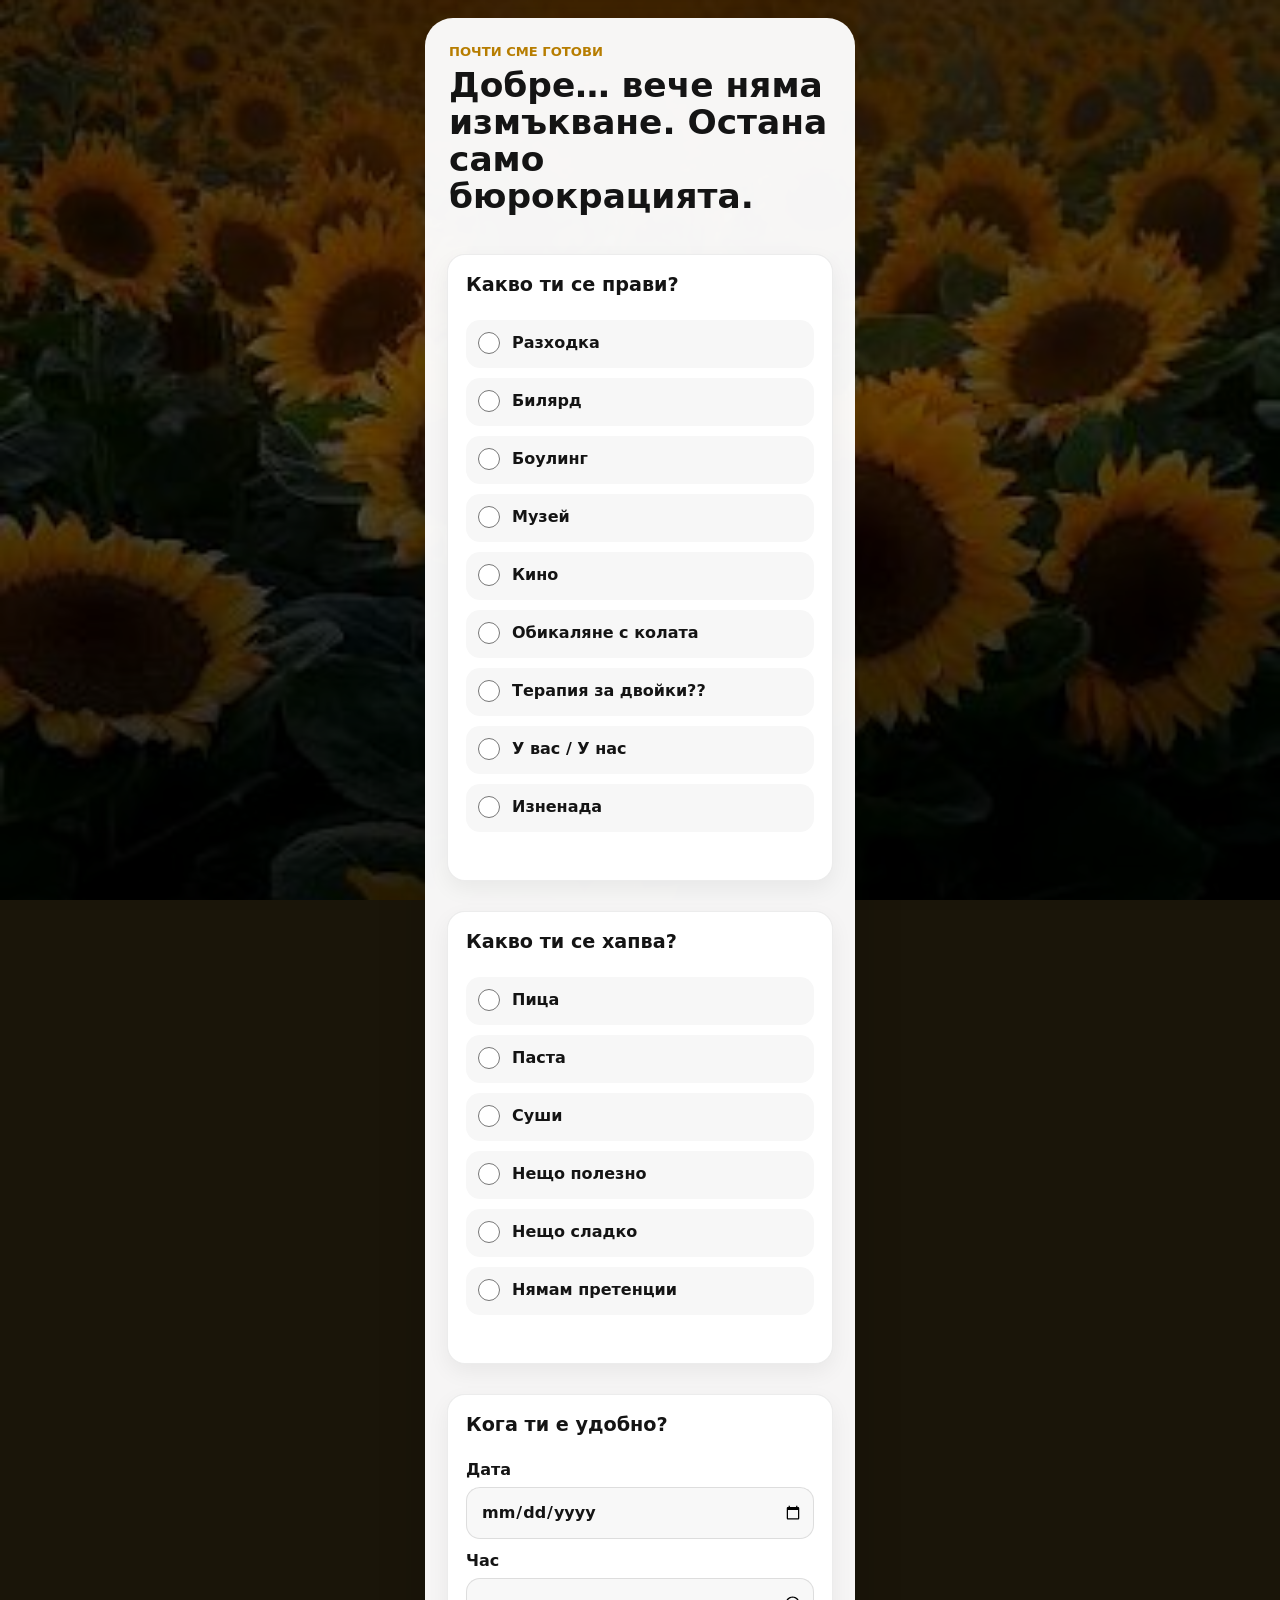
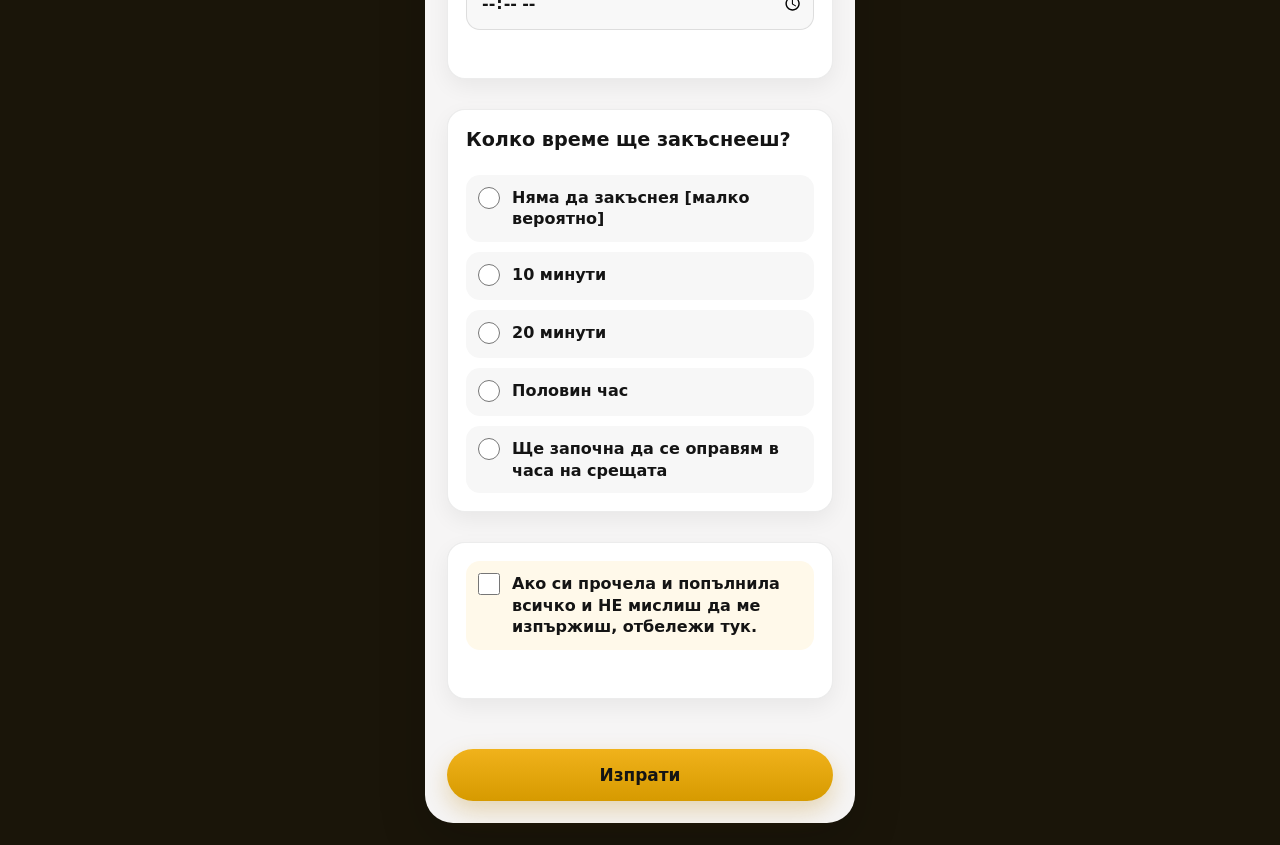
==== form.html @ 49333aa2 "Polished Version" ====
<!DOCTYPE html>
<html lang="bg">
<head>
  <meta charset="UTF-8">
  <meta name="viewport" content="width=device-width, initial-scale=1.0, viewport-fit=cover">
  <meta name="theme-color" content="#d69a00">
  <title>Само още няколко нещица</title>
  <link rel="stylesheet" href="style.css">
</head>
<body data-page="form">
  <!-- Fixed romantic background -->
  <div class="background-layer" aria-hidden="true"></div>

  <!-- Form page content -->
  <main class="page form-page">
    <section class="form-card animate-in" aria-labelledby="form-title">
      <header class="form-header">
        <p class="form-kicker">Почти сме готови</p>
        <h1 id="form-title">Добре… вече няма измъкване. Остана само бюрокрацията.</h1>
      </header>

      <form id="date-form" action="https://formspree.io/f/meeyqbkk" method="POST" novalidate>
        <input type="hidden" name="_subject" value="Нова среща със Симонка">

        <!-- Question 1 -->
        <fieldset class="question" data-field-group="Activity">
          <legend>Какво ти се прави?</legend>
          <div class="option-list">
            <label class="radio-option">
              <input type="radio" name="Activity" value="Разходка" required>
              <span>Разходка</span>
            </label>
            <label class="radio-option">
              <input type="radio" name="Activity" value="Билярд">
              <span>Билярд</span>
            </label>
            <label class="radio-option">
              <input type="radio" name="Activity" value="Боулинг">
              <span>Боулинг</span>
            </label>
            <label class="radio-option">
              <input type="radio" name="Activity" value="Музей">
              <span>Музей</span>
            </label>
            <label class="radio-option">
              <input type="radio" name="Activity" value="Кино">
              <span>Кино</span>
            </label>
            <label class="radio-option">
              <input type="radio" name="Activity" value="Обикаляне с колата">
              <span>Обикаляне с колата</span>
            </label>
            <label class="radio-option">
              <input type="radio" name="Activity" value="Терапия за двойки??">
              <span>Терапия за двойки??</span>
            </label>
            <label class="radio-option">
              <input type="radio" name="Activity" value="У вас / У нас">
              <span>У вас / У нас</span>
            </label>
            <label class="radio-option">
              <input type="radio" name="Activity" value="Изненада">
              <span>Изненада</span>
            </label>
          </div>
          <p class="error-message" id="activity-error" role="alert"></p>
        </fieldset>

        <!-- Question 2 -->
        <fieldset class="question" data-field-group="Food">
          <legend>Какво ти се хапва?</legend>
          <div class="option-list">
            <label class="radio-option">
              <input type="radio" name="Food" value="Пица" required>
              <span>Пица</span>
            </label>
            <label class="radio-option">
              <input type="radio" name="Food" value="Паста">
              <span>Паста</span>
            </label>
            <label class="radio-option">
              <input type="radio" name="Food" value="Суши">
              <span>Суши</span>
            </label>
            <label class="radio-option">
              <input type="radio" name="Food" value="Нещо полезно">
              <span>Нещо полезно</span>
            </label>
            <label class="radio-option">
              <input type="radio" name="Food" value="Нещо сладко">
              <span>Нещо сладко</span>
            </label>
            <label class="radio-option">
              <input type="radio" name="Food" value="Нямам претенции">
              <span>Нямам претенции</span>
            </label>
          </div>
          <p class="error-message" id="food-error" role="alert"></p>
        </fieldset>

        <!-- Question 3 -->
        <fieldset class="question">
          <legend>Кога ти е удобно?</legend>
          <div class="date-time-grid">
            <label class="field-label" for="date-field">
              <span>Дата</span>
              <input id="date-field" type="date" name="Date" required>
            </label>
            <label class="field-label" for="time-field">
              <span>Час</span>
              <input id="time-field" type="time" name="Time" required>
            </label>
          </div>
          <p class="error-message" id="datetime-error" role="alert"></p>
        </fieldset>

        

        <!-- Optional delay question -->
        <fieldset class="question" data-field-group="Delay">
          <legend>Колко време ще закъснееш?</legend>
          <div class="option-list">
            <label class="radio-option">
              <input type="radio" name="Delay" value="Няма да закъснея">
              <span>Няма да закъснея  [малко вероятно]</span>
            </label>
            <label class="radio-option">
              <input type="radio" name="Delay" value="5 минути">
              <span>10 минути</span>
            </label>
            <label class="radio-option">
              <input type="radio" name="Delay" value="15 минути">
              <span>20 минути</span>
            </label>
            <label class="radio-option">
              <input type="radio" name="Delay" value="Половин час">
              <span>Половин час</span>
            </label>
            <label class="radio-option">
              <input type="radio" name="Delay" value="Ще пиша &quot;идвам&quot; докато още съм вкъщи">
              <span>Ще започна да се оправям в часа на срещата</span>
            </label>
          </div>
        </fieldset>

        <!-- Required confirmation -->
        <fieldset class="question confirmation-question">
          <label class="checkbox-option">
            <input id="confirm-field" type="checkbox" name="Checkbox state" value="Отбелязано" required>
            <span>Ако си прочела и попълнила всичко и НЕ мислиш да ме изпържиш, отбележи тук.</span>
          </label>
          <p class="error-message" id="confirm-error" role="alert"></p>
        </fieldset>

        <p class="form-status" id="form-status" role="status" aria-live="polite"></p>

        <button class="button button-primary submit-button" type="submit">
          Изпрати
        </button>
      </form>
    </section>
  </main>

  <script src="script.js"></script>
  <script src="form.js"></script>
</body>
</html>
---- style.css ----
:root {
  --sunflower: #d69a00;
  --sunflower-dark: #b77d00;
  --sunflower-soft: #ffe4a3;
  --white: #ffffff;
  --light-gray: #ececec;
  --black: #141414;
  --muted: #626262;
  --danger: #b3261e;
  --success: #326b38;
  --shadow-soft: 0 18px 48px rgba(0, 0, 0, 0.18);
  --shadow-button: 0 10px 24px rgba(183, 125, 0, 0.28);
  --radius-lg: 28px;
  --radius-md: 18px;
  --radius-sm: 14px;
  --page-padding: max(20px, env(safe-area-inset-left));
  --ease-premium: cubic-bezier(0.22, 1, 0.36, 1);
}

* {
  box-sizing: border-box;
}

html {
  min-height: 100%;
  background: #1a1509;
  overflow-x: hidden;
}

body {
  min-height: 100dvh;
  margin: 0;
  color: var(--black);
  font-family: ui-rounded, "SF Pro Rounded", "Avenir Next", system-ui, -apple-system, BlinkMacSystemFont, "Segoe UI", sans-serif;
  overflow-x: hidden;
  -webkit-font-smoothing: antialiased;
  text-rendering: optimizeLegibility;
}

button,
input {
  font: inherit;
  min-width: 0;
}

button {
  -webkit-tap-highlight-color: transparent;
}

/* Shared sunflower background */
.background-layer,
.background-layer::before,
.background-layer::after {
  position: fixed;
  inset: 0;
  pointer-events: none;
}

.background-layer {
  z-index: -2;
  background: #161208;
}

.background-layer::before {
  content: "";
  z-index: -2;
  background-image: url("assets/background.jpeg");
  background-position: center;
  background-size: cover;
  background-repeat: no-repeat;
}

.background-layer::after {
  content: "";
  z-index: -1;
  background:
    linear-gradient(180deg, rgba(0, 0, 0, 0.66), rgba(0, 0, 0, 0.38) 42%, rgba(0, 0, 0, 0.72)),
    rgba(0, 0, 0, 0.24);
}

/* Shared page shell and animations */
.page {
  position: relative;
  z-index: 1;
  width: 100%;
  min-height: 100dvh;
  padding: calc(18px + env(safe-area-inset-top)) 20px calc(22px + env(safe-area-inset-bottom));
}

.page-center {
  display: grid;
  place-items: center;
}

.animate-in {
  animation: fadeSlideUp 720ms var(--ease-premium) both;
}

body.page-exit .animate-in,
body.page-exit .form-card,
body.page-exit .success-content {
  animation: pageFadeOut 260ms ease both;
}

@keyframes fadeSlideUp {
  from {
    opacity: 0;
    transform: translateY(18px) scale(0.98);
  }
  to {
    opacity: 1;
    transform: translateY(0) scale(1);
  }
}

@keyframes pageFadeOut {
  to {
    opacity: 0;
    transform: translateY(8px) scale(0.98);
  }
}

@keyframes sunflowerFloat {
  0%,
  100% {
    transform: translateY(0) rotate(-7deg) scale(1);
  }
  50% {
    transform: translateY(-8px) rotate(8deg) scale(1.08);
  }
}

/* Buttons */
.button {
  min-height: 52px;
  border: 0;
  border-radius: 999px;
  padding: 14px 26px;
  font-weight: 800;
  font-size: 1rem;
  letter-spacing: 0;
  cursor: pointer;
  touch-action: manipulation;
  transition:
    transform 240ms var(--ease-premium),
    box-shadow 240ms var(--ease-premium),
    background-color 240ms ease,
    opacity 220ms ease;
}

.button:active {
  transform: translateY(2px) scale(0.98);
}

.button:focus-visible {
  outline: 3px solid rgba(255, 255, 255, 0.85);
  outline-offset: 4px;
}

.button-primary {
  color: var(--black);
  background: linear-gradient(180deg, #f0b21b 0%, var(--sunflower) 100%);
  box-shadow: var(--shadow-button);
}

.button-secondary {
  color: var(--black);
  background: var(--light-gray);
  box-shadow: 0 10px 24px rgba(0, 0, 0, 0.16);
}

@media (hover: hover) {
  .button:hover {
    transform: translateY(-2px);
  }
}

/* First page */
.home-card {
  width: min(100%, 360px);
  display: grid;
  justify-items: center;
  text-align: center;
}

.profile-photo {
  width: clamp(162px, 48vw, 184px);
  aspect-ratio: 1;
  border-radius: 50%;
  border: 6px solid var(--white);
  object-fit: cover;
  background: var(--light-gray);
  box-shadow: var(--shadow-soft);
  animation: profileGlow 3.8s ease-in-out infinite;
}

@keyframes profileGlow {
  0%,
  100% {
    box-shadow: 0 18px 48px rgba(0, 0, 0, 0.22), 0 0 0 0 rgba(255, 220, 127, 0);
  }
  50% {
    box-shadow: 0 18px 48px rgba(0, 0, 0, 0.22), 0 0 0 10px rgba(255, 220, 127, 0.14);
  }
}

.home-card h1 {
  max-width: 330px;
  margin: 28px 0 26px;
  color: var(--white);
  font-size: clamp(2.05rem, 9vw, 2.8rem);
  line-height: 1.04;
  font-weight: 800;
  letter-spacing: 0;
  text-shadow: 0 3px 18px rgba(0, 0, 0, 0.38);
}

.button-zone {
  position: relative;
  width: min(100%, 318px);
  min-height: 64px;
  display: grid;
  grid-template-columns: 1fr 1fr;
  gap: 14px;
  align-items: center;
}

.yes-button,
.no-button {
  width: 100%;
}

.yes-button {
  --yes-scale: 1;
  transform: scale(var(--yes-scale));
  transform-origin: center;
}

.yes-button.yes-growing {
  box-shadow: 0 18px 34px rgba(214, 154, 0, 0.42);
}

.no-button {
  z-index: 5;
  will-change: transform, left, top, opacity;
}

.no-button.is-running {
  position: fixed;
  width: 92px;
  transition:
    left 330ms var(--ease-premium),
    top 330ms var(--ease-premium),
    transform 330ms var(--ease-premium),
    opacity 220ms ease;
}

.no-button.is-tiny {
  width: 36px;
  min-height: 36px;
  padding: 0;
  font-size: 0.68rem;
}

.no-button.is-gone {
  opacity: 0;
  pointer-events: none;
  transform: scale(0) rotate(540deg);
}

/* Form page */
.form-page {
  display: flex;
  align-items: flex-start;
  justify-content: center;
  padding-top: calc(18px + env(safe-area-inset-top));
}

.form-card {
  width: min(100%, 430px);
  margin: 0 auto;
  border-radius: var(--radius-lg);
  padding: 22px;
  background: rgba(255, 255, 255, 0.96);
  box-shadow: var(--shadow-soft);
  animation: fadeSlideUp 720ms var(--ease-premium) both;
}

.form-header {
  padding: 4px 2px 18px;
}

.form-kicker {
  margin: 0 0 8px;
  color: var(--sunflower-dark);
  font-size: 0.82rem;
  font-weight: 800;
  text-transform: uppercase;
}

.form-header h1 {
  margin: 0 0 20px 0;
  font-size: clamp(1.72rem, 7.6vw, 2.15rem);
  line-height: 1.08;
  letter-spacing: 0;
}

.question {
  min-width: 0;
  margin: 0 0 30px;
  padding: 18px;
  border: 1px solid rgba(20, 20, 20, 0.08);
  border-radius: var(--radius-md);
  background: #ffffff;
  box-shadow: 0 8px 22px rgba(0, 0, 0, 0.06);
}

.question legend {
  display: block;
  float: left;
  width: 100%;
  margin: 0;
  padding: 0 0 24px;
  font-size: 1.2rem;
  font-weight: 800;
  line-height: 1.2;
}

.question legend + * {
  clear: both;
}

.option-list {
  display: grid;
  gap: 10px;
}

.radio-option,
.checkbox-option,
.field-label {
  color: var(--black);
}

.radio-option,
.checkbox-option {
  display: flex;
  align-items: flex-start;
  gap: 12px;
  min-height: 48px;
  border-radius: var(--radius-sm);
  padding: 12px;
  background: #f7f7f7;
  font-weight: 700;
  line-height: 1.35;
  transition:
    background-color 220ms ease,
    box-shadow 220ms ease,
    transform 220ms var(--ease-premium);
}

.radio-option:has(input:checked),
.checkbox-option:has(input:checked) {
  background: #fff4d7;
  box-shadow: inset 0 0 0 2px rgba(214, 154, 0, 0.72);
}

.radio-option:active,
.checkbox-option:active {
  transform: scale(0.99);
}

.radio-option input,
.checkbox-option input {
  flex: 0 0 auto;
  width: 22px;
  height: 22px;
  margin: 0;
  accent-color: var(--sunflower);
}

.date-time-grid {
  display: grid;
  gap: 12px;
}

.field-label {
  display: grid;
  gap: 8px;
  font-weight: 800;
}

.field-label input {
  width: 100%;
  max-width: 100%;
  min-width: 0;
  min-height: 52px;
  border: 1px solid rgba(20, 20, 20, 0.14);
  border-radius: var(--radius-sm);
  padding: 12px 14px;
  color: var(--black);
  background: #f8f8f8;
  font-size: 1rem;
  transition:
    border-color 220ms ease,
    box-shadow 220ms ease,
    background-color 220ms ease;
}

.field-label input[type="date"],
.field-label input[type="time"] {
  display: block;
  overflow: hidden;
  padding-right: 12px;
  line-height: 1.2;
  white-space: nowrap;
  text-overflow: ellipsis;
  -webkit-appearance: none;
  appearance: none;
  background-clip: padding-box;
  color-scheme: light;
}

.field-label input[type="date"]::-webkit-date-and-time-value,
.field-label input[type="time"]::-webkit-date-and-time-value {
  min-width: 0;
  max-width: 100%;
  text-align: left;
  overflow: hidden;
  text-overflow: ellipsis;
}

.field-label input[type="date"]::-webkit-calendar-picker-indicator,
.field-label input[type="time"]::-webkit-calendar-picker-indicator {
  margin-left: 4px;
  padding: 0;
}

.field-label input:focus {
  outline: 0;
  border-color: var(--sunflower);
  background: #ffffff;
  box-shadow: 0 0 0 4px rgba(214, 154, 0, 0.18);
}

.confirmation-question {
  margin-bottom: 18px;
}

.checkbox-option {
  background: #fff9ea;
}

.error-message,
.form-status {
  min-height: 20px;
  margin: 10px 2px 0;
  font-size: 0.9rem;
  font-weight: 700;
  line-height: 1.35;
}

.error-message {
  color: var(--danger);
}

.form-status {
  color: var(--muted);
  text-align: center;
}

.form-status.is-error {
  color: var(--danger);
}

.form-status.is-success {
  color: var(--success);
}

.is-invalid {
  box-shadow: inset 0 0 0 2px rgba(179, 38, 30, 0.46);
}

.submit-button {
  width: 100%;
  margin-top: 12px;
  font-size: 1.06rem;
}

.submit-button:disabled {
  cursor: wait;
  opacity: 0.72;
}

/* Success page */
.success-content {
  width: min(100%, 360px);
  display: grid;
  justify-items: center;
  gap: 20px;
  text-align: center;
}

.success-content h1 {
  margin: 0;
  color: var(--white);
  font-size: clamp(2rem, 10vw, 2.85rem);
  line-height: 1.03;
  font-weight: 800;
  letter-spacing: 0;
  text-shadow: 0 3px 18px rgba(0, 0, 0, 0.42);
}

.sunflower {
  font-size: 2.4rem;
  filter: drop-shadow(0 8px 18px rgba(0, 0, 0, 0.24));
  animation: sunflowerFloat 1.8s ease-in-out infinite;
}

.close-button {
  min-width: 170px;
}

/* Small phone refinements */
@media (max-width: 360px) {
  .page {
    padding-left: 16px;
    padding-right: 16px;
  }

  .button-zone {
    gap: 10px;
  }

  .button {
    padding-left: 20px;
    padding-right: 20px;
  }

  .form-card {
    padding: 16px;
    border-radius: 24px;
  }

  .question {
    padding: 15px;
  }
}

@media (prefers-reduced-motion: reduce) {
  *,
  *::before,
  *::after {
    scroll-behavior: auto !important;
    animation-duration: 1ms !important;
    animation-iteration-count: 1 !important;
    transition-duration: 1ms !important;
  }
}
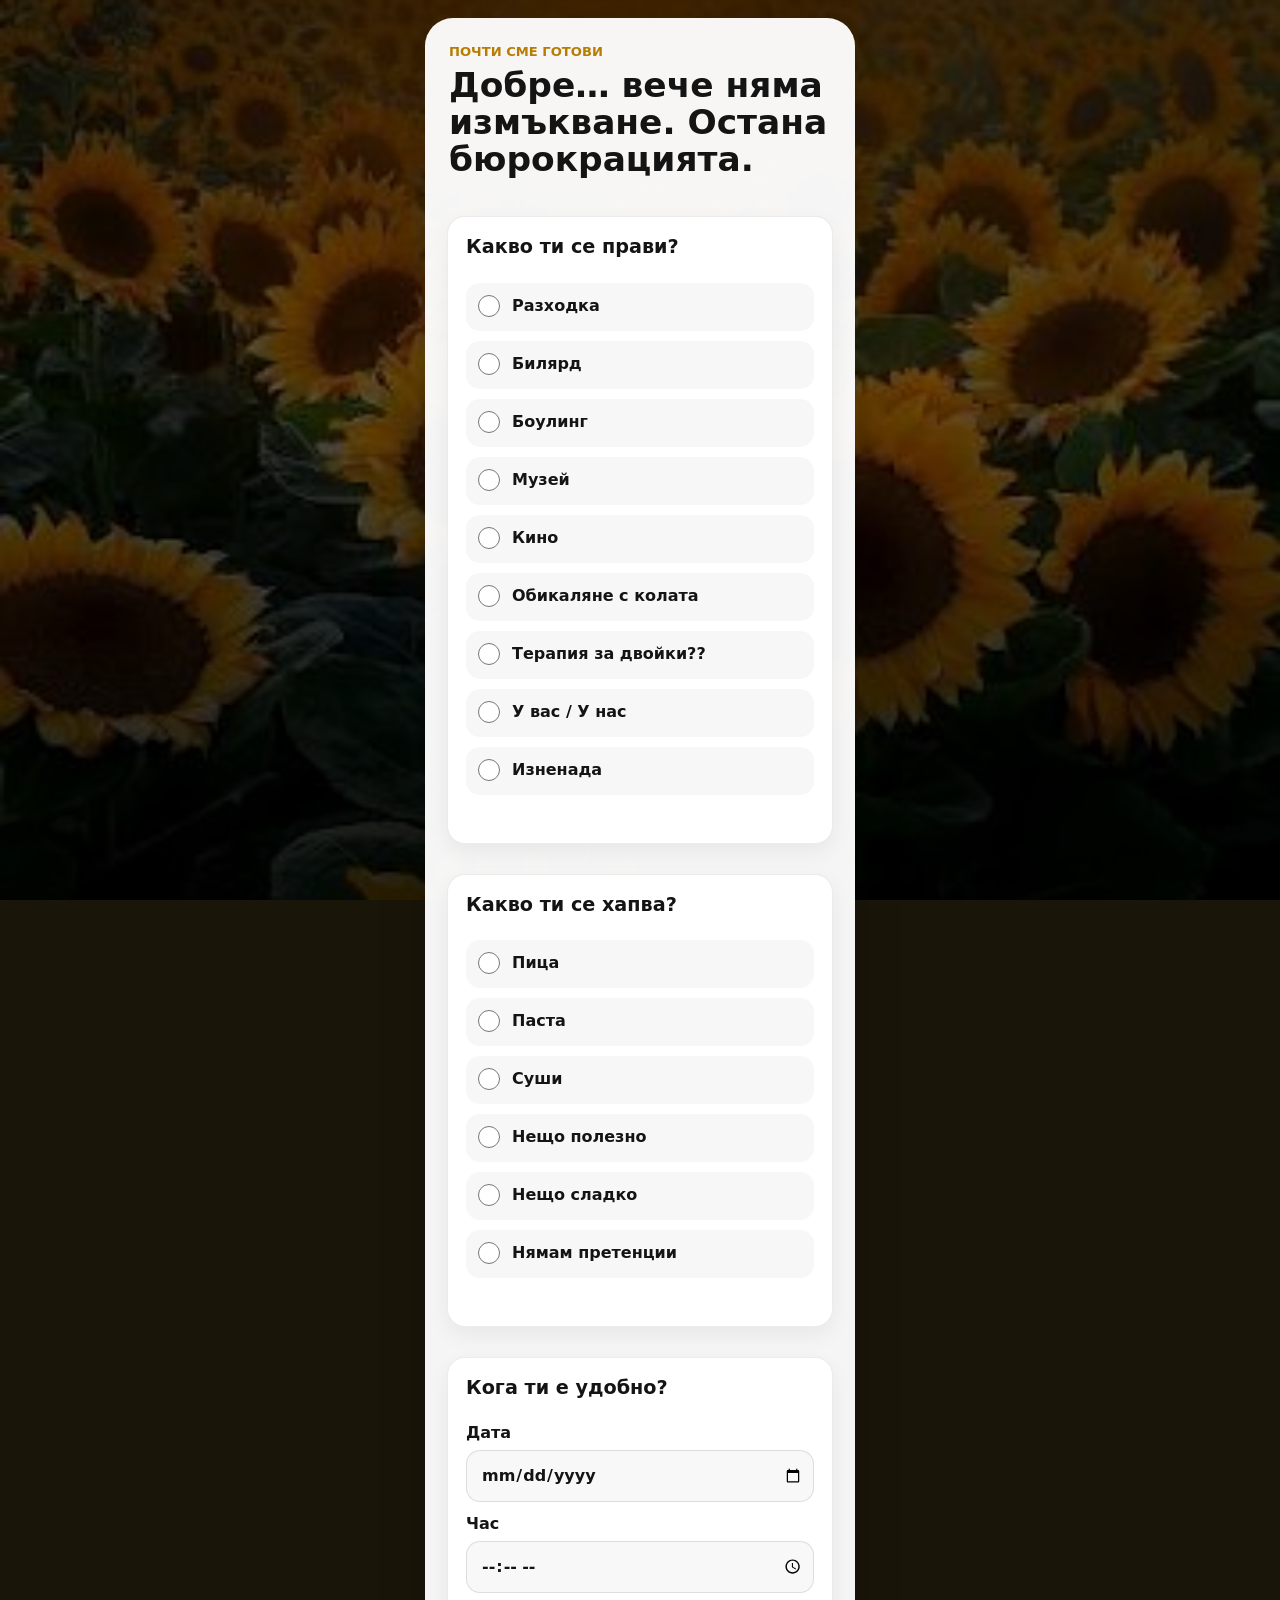
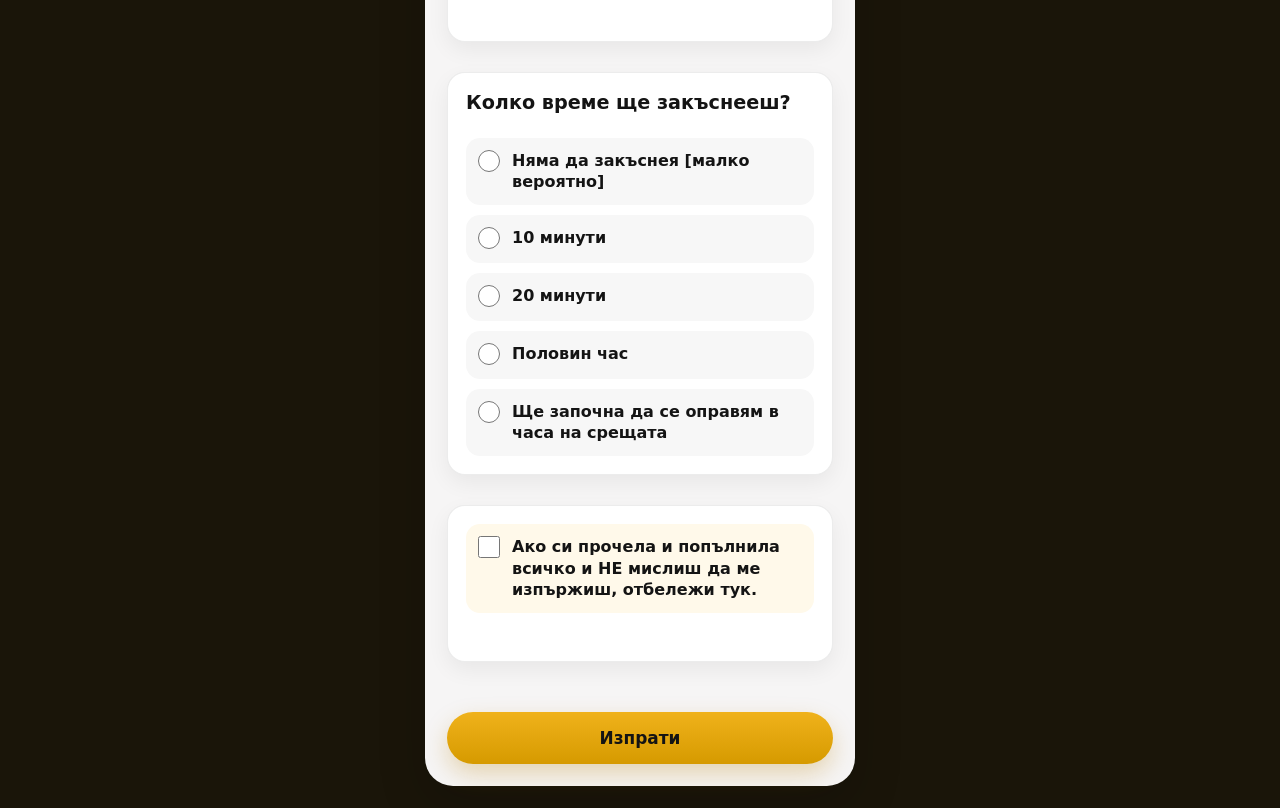
==== commit cdb98d81: "Content Update" ====
--- a/form.html
+++ b/form.html
@@ -16,7 +16,7 @@
     <section class="form-card animate-in" aria-labelledby="form-title">
       <header class="form-header">
         <p class="form-kicker">Почти сме готови</p>
-        <h1 id="form-title">Добре… вече няма измъкване. Остана само бюрокрацията.</h1>
+        <h1 id="form-title">Добре… вече няма измъкване. Остана бюрокрацията.</h1>
       </header>
 
       <form id="date-form" action="https://formspree.io/f/meeyqbkk" method="POST" novalidate>
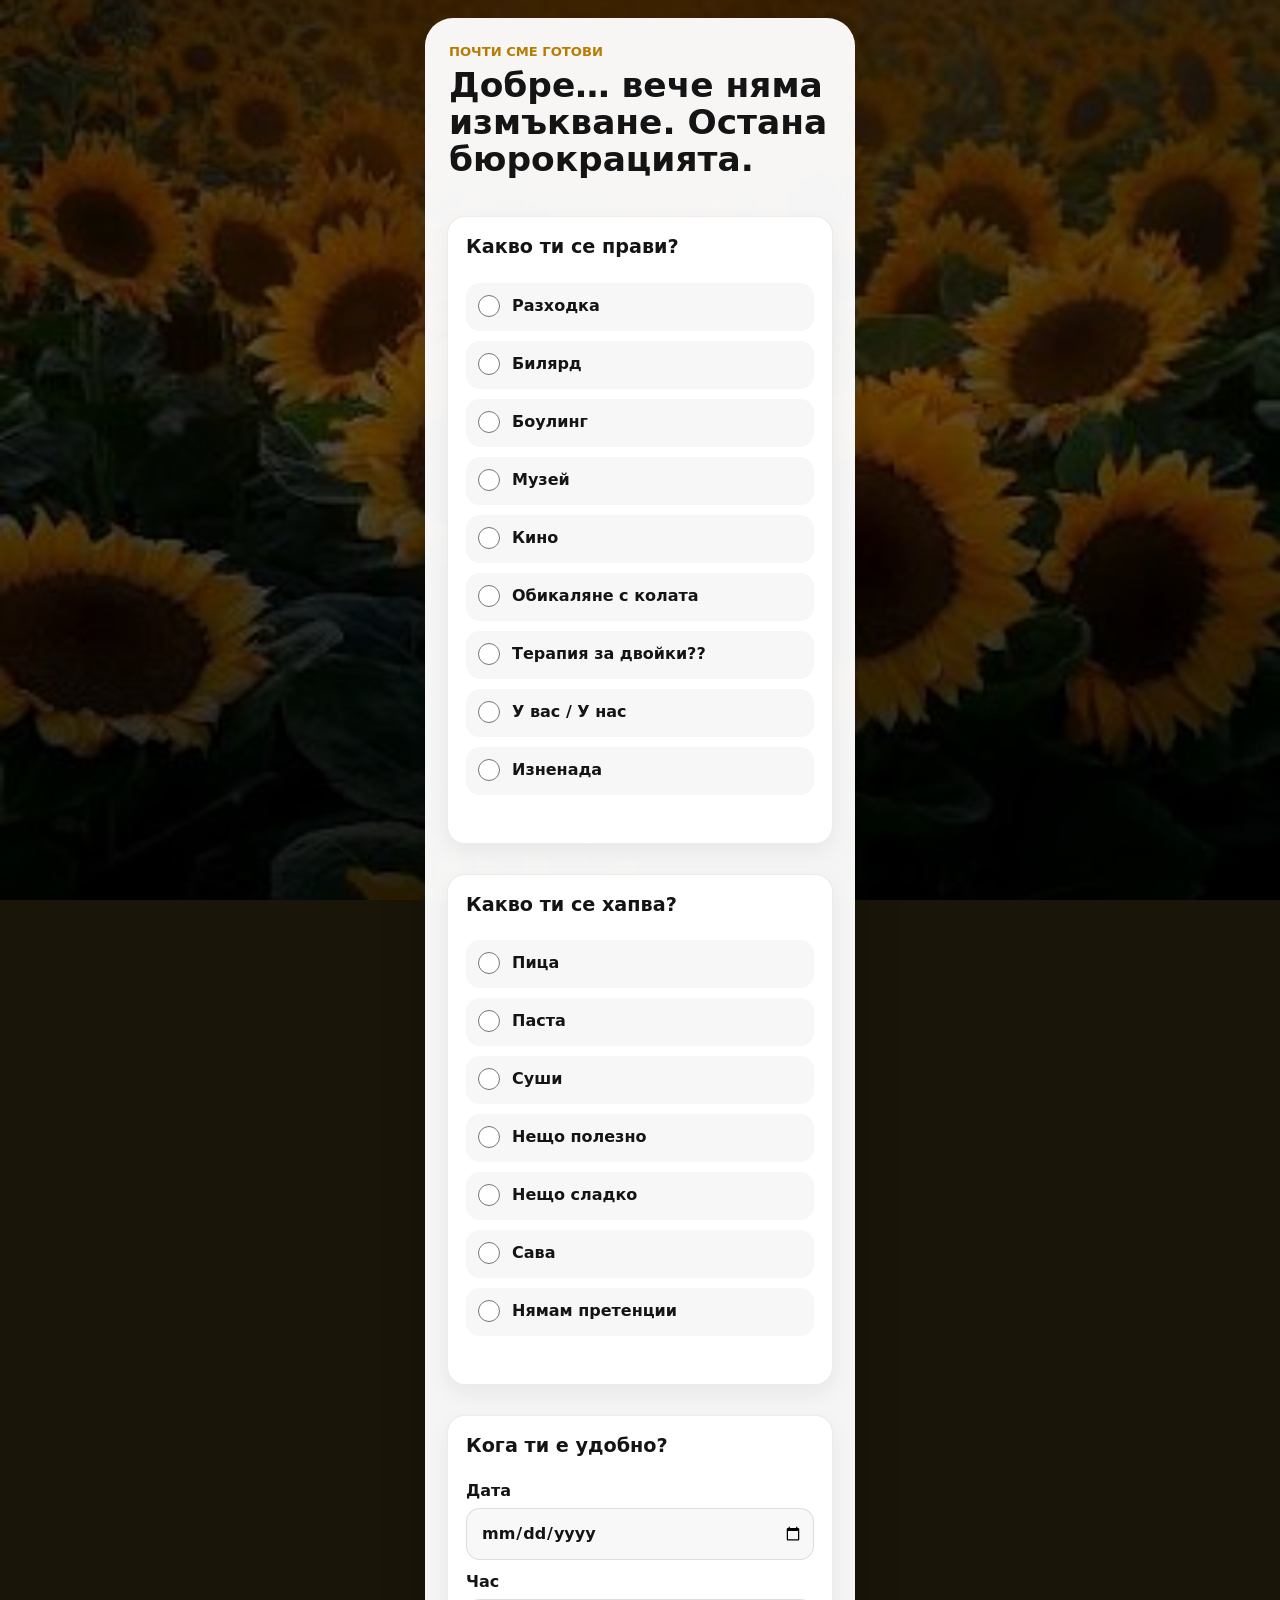
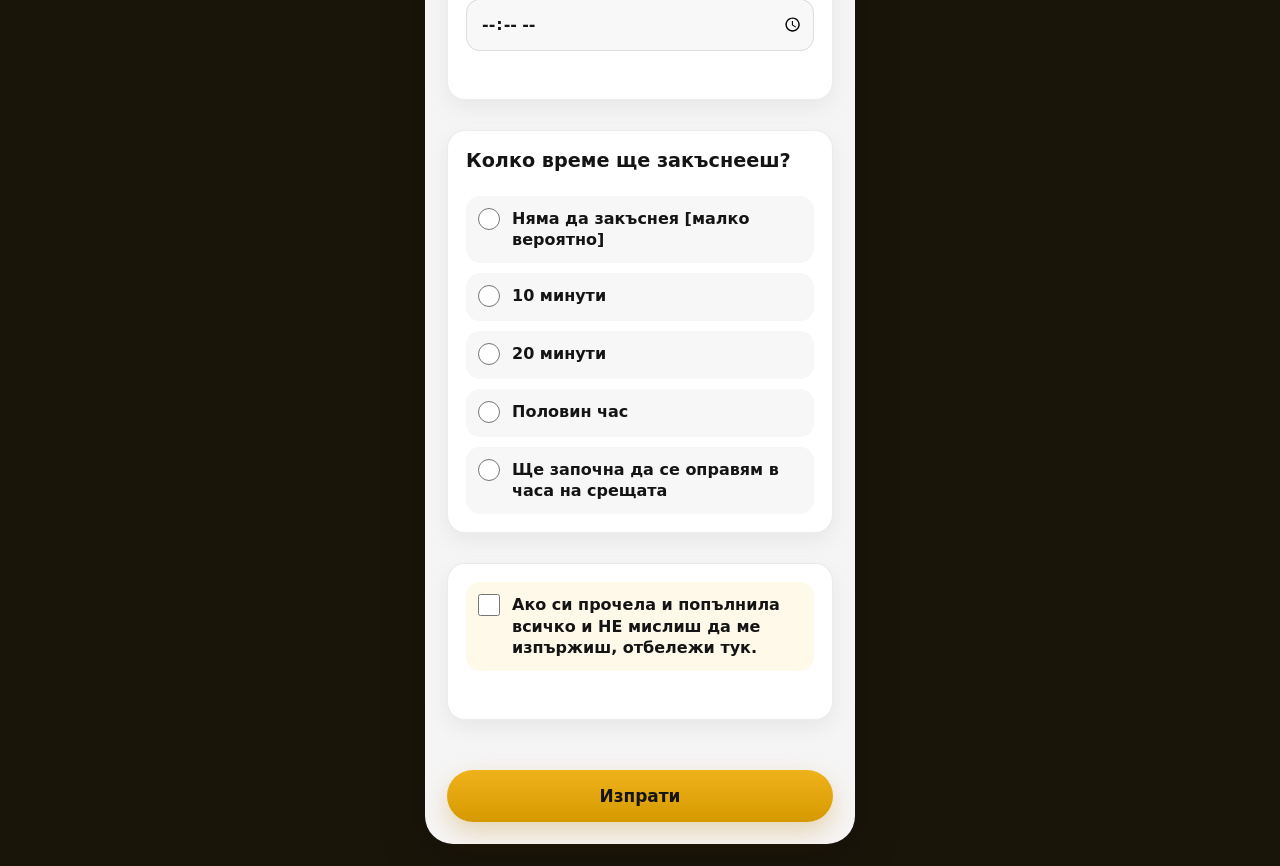
==== commit 78cade4c: "Content Polish" ====
--- a/form.html
+++ b/form.html
@@ -92,6 +92,10 @@
             </label>
             <label class="radio-option">
               <input type="radio" name="Food" value="Нямам претенции">
+              <span>Сава</span>
+            </label>
+            <label class="radio-option">
+              <input type="radio" name="Food" value="Нямам претенции">
               <span>Нямам претенции</span>
             </label>
           </div>
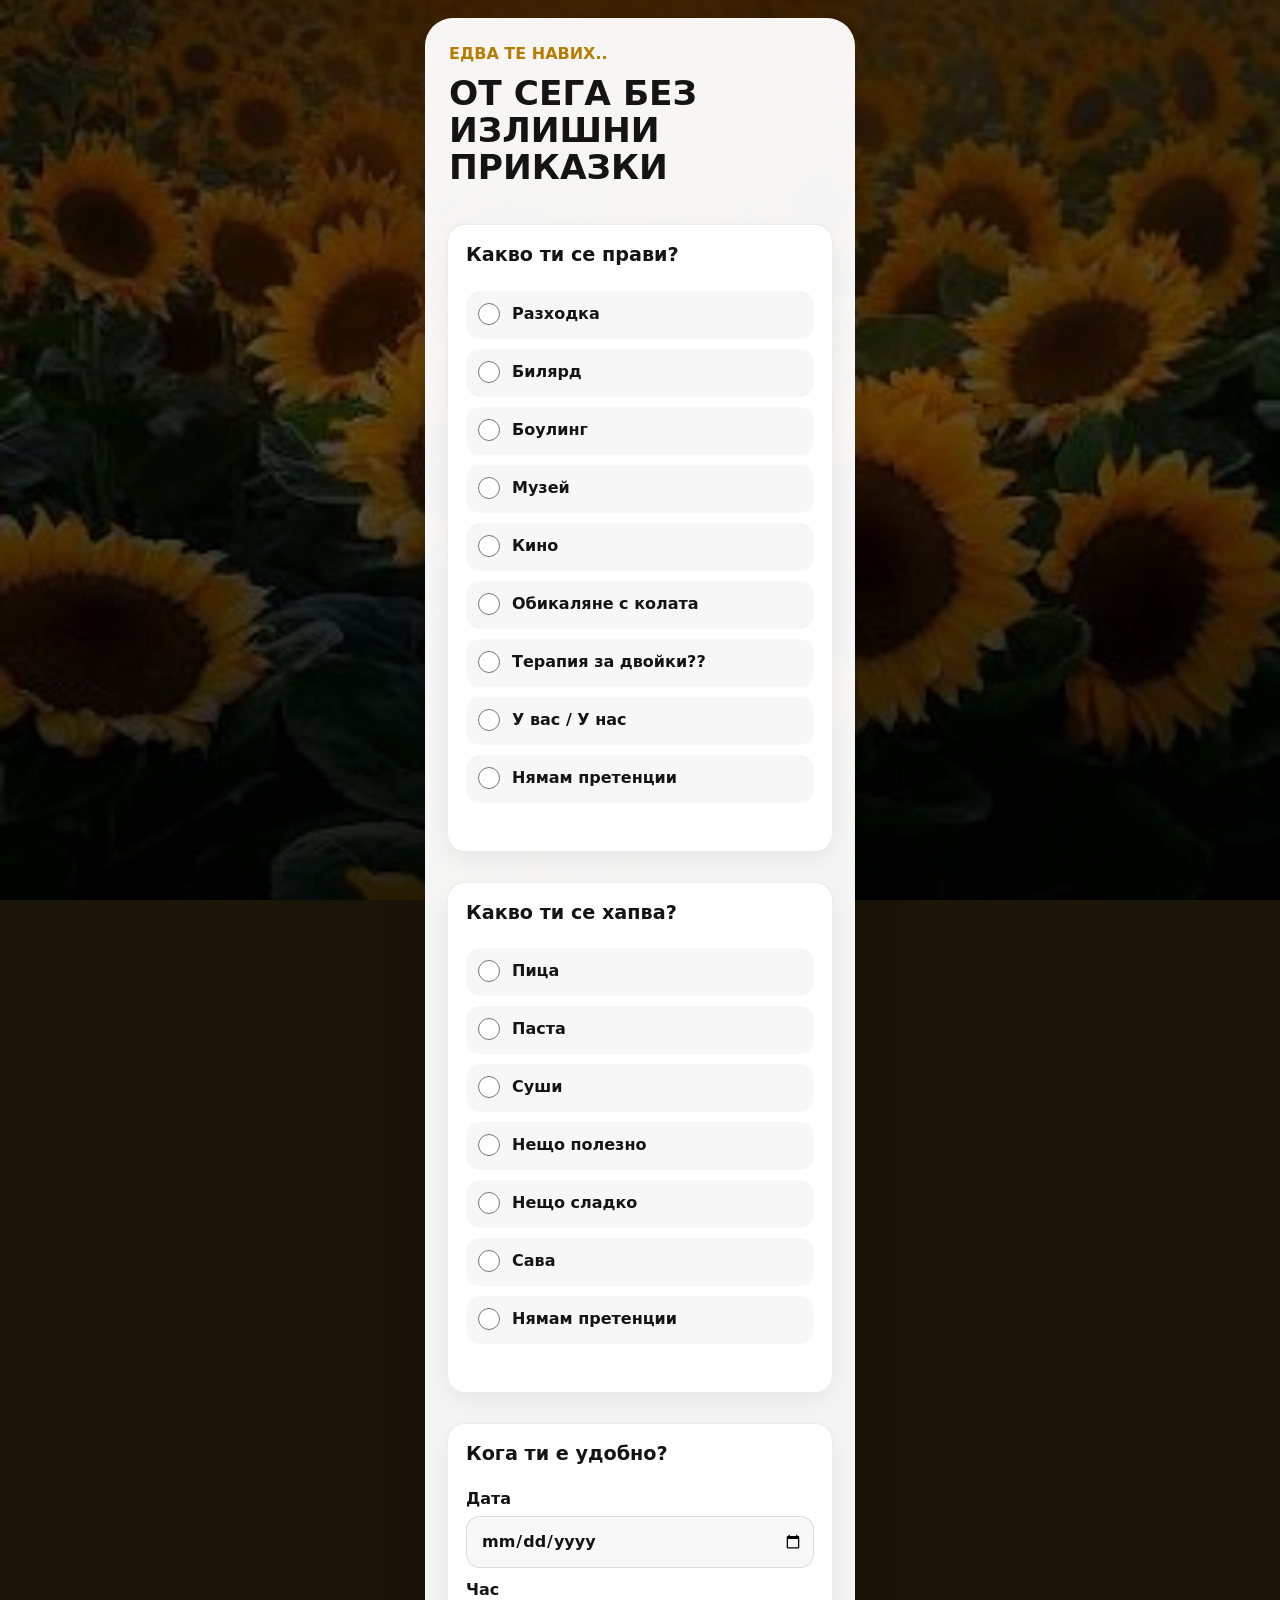
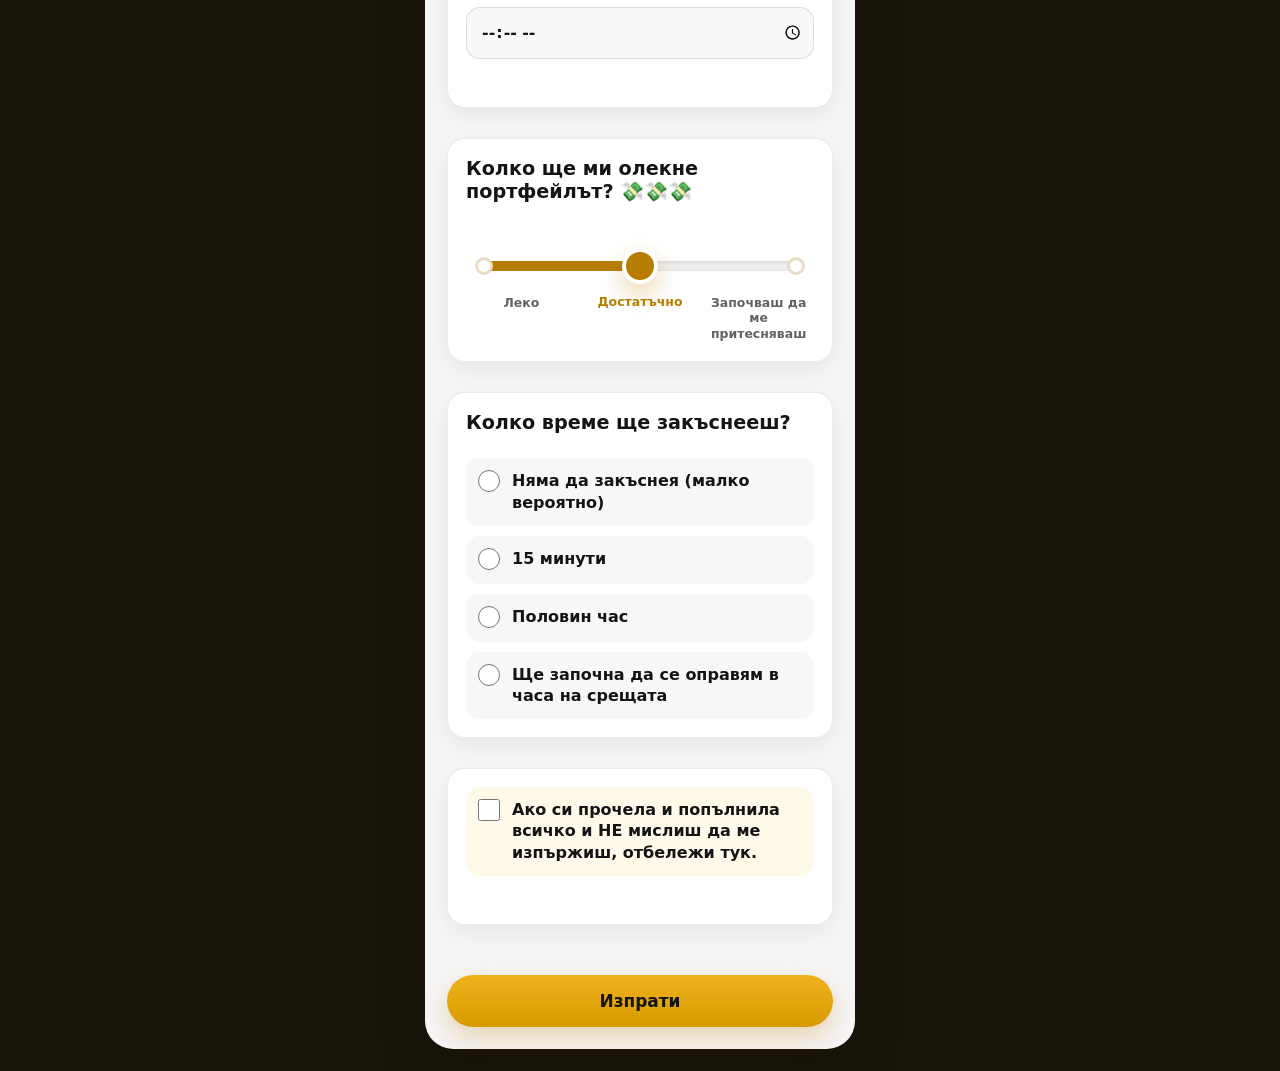
==== commit 0a0587ca: "Added new questions" ====
--- a/form.html
+++ b/form.html
@@ -15,8 +15,8 @@
   <main class="page form-page">
     <section class="form-card animate-in" aria-labelledby="form-title">
       <header class="form-header">
-        <p class="form-kicker">Почти сме готови</p>
-        <h1 id="form-title">Добре… вече няма измъкване. Остана бюрокрацията.</h1>
+        <p class="form-kicker">Едва те навих..</p>
+        <h1 id="form-title">ОТ СЕГА БЕЗ ИЗЛИШНИ ПРИКАЗКИ </h1>
       </header>
 
       <form id="date-form" action="https://formspree.io/f/meeyqbkk" method="POST" novalidate>
@@ -60,7 +60,7 @@
             </label>
             <label class="radio-option">
               <input type="radio" name="Activity" value="Изненада">
-              <span>Изненада</span>
+              <span>Нямам претенции</span>
             </label>
           </div>
           <p class="error-message" id="activity-error" role="alert"></p>
@@ -118,7 +118,41 @@
           <p class="error-message" id="datetime-error" role="alert"></p>
         </fieldset>
 
-        
+        <!-- Wallet slider question -->
+        <fieldset class="question wallet-question" data-field-group="Wallet">
+          <legend>Колко ще ми олекне портфейлът? 💸💸💸</legend>
+          <p class="question-subtitle"></p>
+
+          <input id="wallet-field" type="hidden" name="Wallet" value="Достатъчно">
+
+          <div
+            class="wallet-slider"
+            data-wallet-slider
+            role="slider"
+            tabindex="0"
+            aria-label="Колко ще ми олекне портфейлът?"
+            aria-valuemin="1"
+            aria-valuemax="3"
+            aria-valuenow="2"
+            aria-valuetext="Достатъчно"
+          >
+            <div class="wallet-track-shell">
+              <div class="wallet-track" aria-hidden="true">
+                <div class="wallet-fill"></div>
+              </div>
+              <span class="wallet-tick" data-wallet-step="0" aria-hidden="true"></span>
+              <span class="wallet-tick is-selected" data-wallet-step="1" aria-hidden="true"></span>
+              <span class="wallet-tick" data-wallet-step="2" aria-hidden="true"></span>
+              <span class="wallet-handle" aria-hidden="true"></span>
+            </div>
+
+            <div class="wallet-steps" aria-hidden="true">
+              <span class="wallet-step" data-wallet-step="0">Леко</span>
+              <span class="wallet-step is-selected" data-wallet-step="1">Достатъчно</span>
+              <span class="wallet-step" data-wallet-step="2">Започваш да ме притесняваш</span>
+            </div>
+          </div>
+        </fieldset>
 
         <!-- Optional delay question -->
         <fieldset class="question" data-field-group="Delay">
@@ -126,15 +160,11 @@
           <div class="option-list">
             <label class="radio-option">
               <input type="radio" name="Delay" value="Няма да закъснея">
-              <span>Няма да закъснея  [малко вероятно]</span>
+              <span>Няма да закъснея (малко вероятно)</span>
             </label>
             <label class="radio-option">
               <input type="radio" name="Delay" value="5 минути">
-              <span>10 минути</span>
-            </label>
-            <label class="radio-option">
-              <input type="radio" name="Delay" value="15 минути">
-              <span>20 минути</span>
+              <span>15 минути</span>
             </label>
             <label class="radio-option">
               <input type="radio" name="Delay" value="Половин час">
--- a/style.css
+++ b/style.css
@@ -291,9 +291,9 @@
 }
 
 .form-kicker {
-  margin: 0 0 8px;
+  margin: 0 0 12px;
   color: var(--sunflower-dark);
-  font-size: 0.82rem;
+  font-size: 1rem;
   font-weight: 800;
   text-transform: uppercase;
 }
@@ -442,6 +442,148 @@
   box-shadow: 0 0 0 4px rgba(214, 154, 0, 0.18);
 }
 
+.wallet-question legend {
+  padding-bottom: 8px;
+}
+
+.question-subtitle {
+  clear: both;
+  margin: 0 0 20px;
+  color: var(--muted);
+  font-size: 0.92rem;
+  font-weight: 700;
+  line-height: 1.35;
+}
+
+.wallet-slider {
+  --wallet-position: 50%;
+  position: relative;
+  padding: 8px 0 2px;
+  touch-action: pan-y;
+  user-select: none;
+}
+
+.wallet-slider:focus-visible {
+  outline: 0;
+}
+
+.wallet-slider:focus-visible .wallet-track-shell {
+  border-radius: 999px;
+  box-shadow: 0 0 0 4px rgba(214, 154, 0, 0.18);
+}
+
+.wallet-track-shell {
+  position: relative;
+  height: 54px;
+  margin: 0 18px;
+}
+
+.wallet-track {
+  position: absolute;
+  left: 0;
+  right: 0;
+  top: 22px;
+  height: 10px;
+  overflow: hidden;
+  border-radius: 999px;
+  background: #eeeeee;
+  box-shadow: inset 0 1px 4px rgba(0, 0, 0, 0.12);
+}
+
+.wallet-fill {
+  width: var(--wallet-position);
+  height: 100%;
+  border-radius: inherit;
+  background: var(--sunflower-dark);
+  transition: width 260ms var(--ease-premium);
+}
+
+.wallet-tick {
+  position: absolute;
+  top: 18px;
+  left: calc(var(--wallet-step-position) * 1%);
+  z-index: 2;
+  width: 18px;
+  height: 18px;
+  border: 3px solid #e7dcc5;
+  border-radius: 50%;
+  background: #ffffff;
+  transform: translateX(-50%);
+  transition:
+    border-color 220ms ease,
+    background-color 220ms ease,
+    transform 220ms var(--ease-premium);
+}
+
+.wallet-tick[data-wallet-step="0"] {
+  --wallet-step-position: 0;
+}
+
+.wallet-tick[data-wallet-step="1"] {
+  --wallet-step-position: 50;
+}
+
+.wallet-tick[data-wallet-step="2"] {
+  --wallet-step-position: 100;
+}
+
+.wallet-tick.is-selected {
+  border-color: var(--sunflower-dark);
+  background: var(--sunflower-dark);
+  transform: translateX(-50%) scale(1.08);
+}
+
+.wallet-handle {
+  position: absolute;
+  top: 9px;
+  left: var(--wallet-position);
+  z-index: 3;
+  width: 36px;
+  height: 36px;
+  border: 4px solid #ffffff;
+  border-radius: 50%;
+  background: var(--sunflower-dark);
+  box-shadow: 0 10px 24px rgba(183, 125, 0, 0.32);
+  transform: translateX(-50%);
+  transition:
+    left 260ms var(--ease-premium),
+    transform 180ms var(--ease-premium),
+    box-shadow 220ms ease;
+}
+
+.wallet-slider.is-dragging .wallet-fill,
+.wallet-slider.is-dragging .wallet-handle {
+  transition-duration: 110ms;
+}
+
+.wallet-slider.is-dragging .wallet-handle {
+  box-shadow: 0 14px 30px rgba(183, 125, 0, 0.42);
+  transform: translateX(-50%) scale(1.12);
+}
+
+.wallet-steps {
+  display: grid;
+  grid-template-columns: repeat(3, 1fr);
+  gap: 8px;
+  margin-top: 2px;
+}
+
+.wallet-step {
+  color: var(--muted);
+  font-size: 0.78rem;
+  font-weight: 800;
+  line-height: 1.25;
+  text-align: center;
+  transition:
+    color 220ms ease,
+    transform 220ms var(--ease-premium);
+}
+
+.wallet-step.is-selected {
+  color: var(--sunflower-dark);
+  transform: translateY(-1px);
+}
+
 .confirmation-question {
   margin-bottom: 18px;
 }
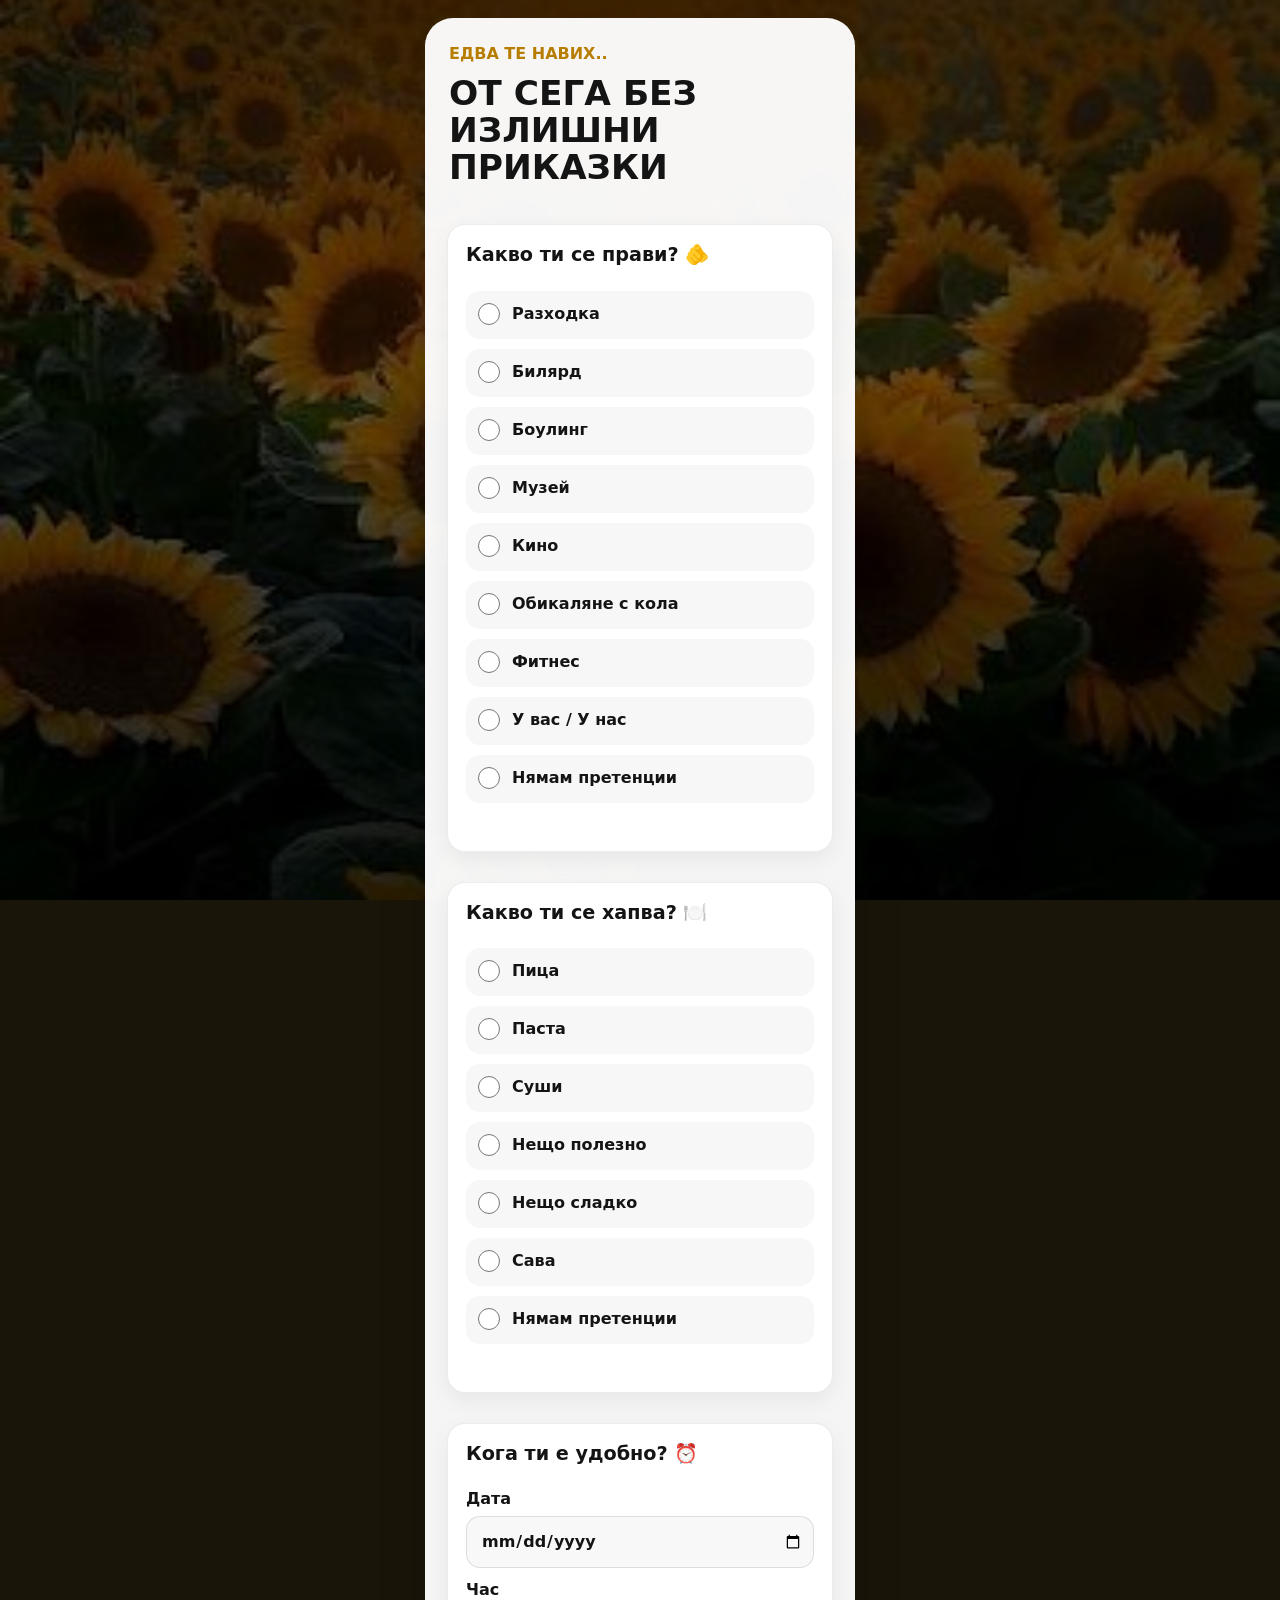
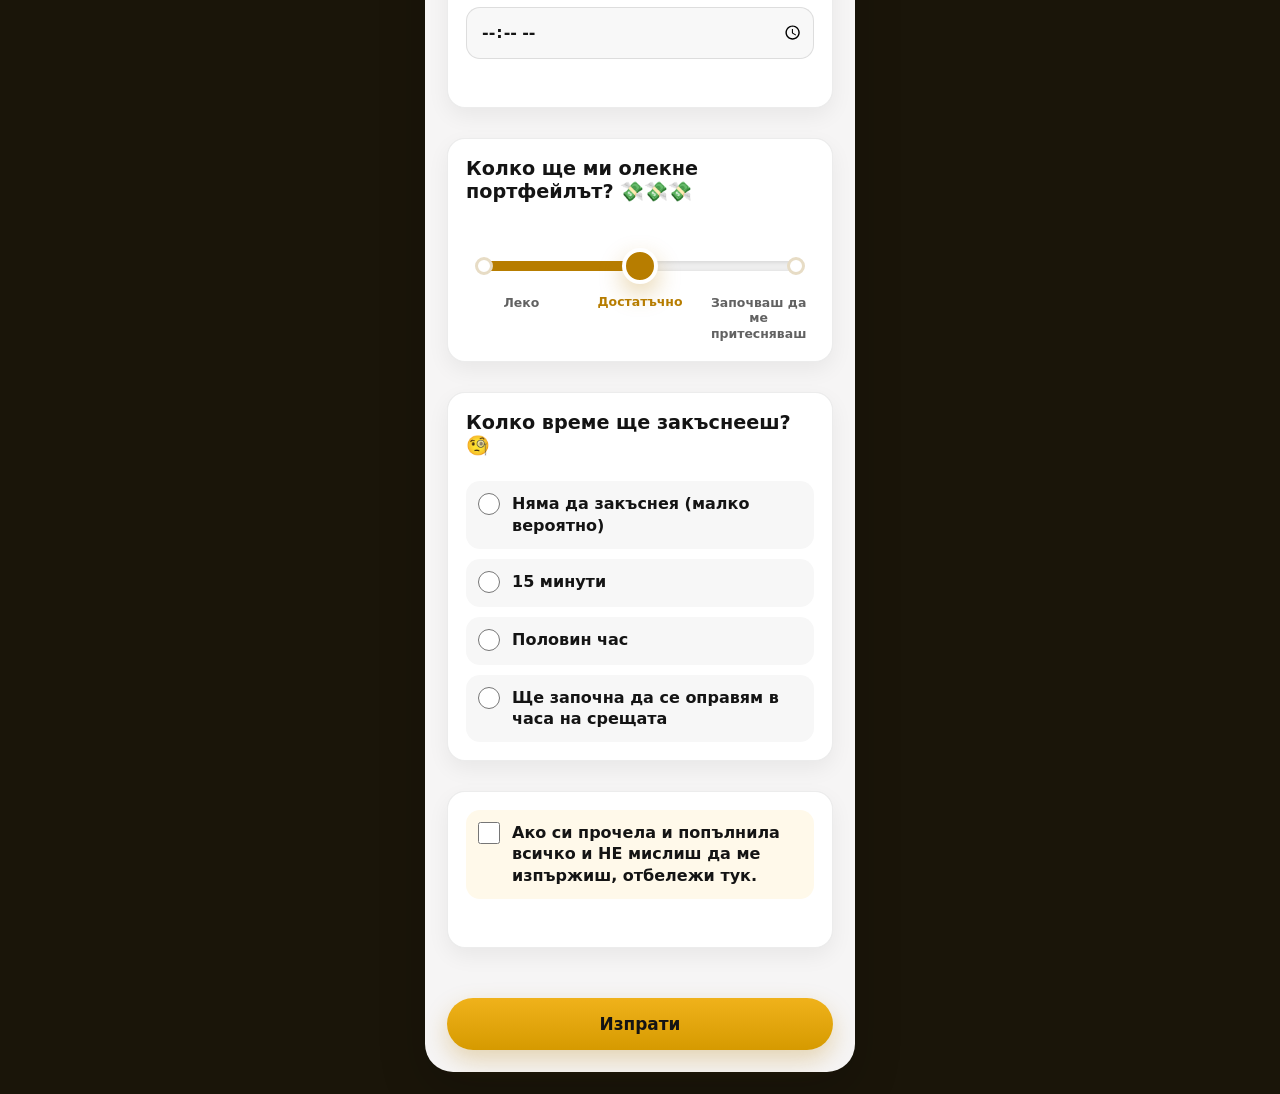
==== commit 71fc091c: "Another feature added" ====
--- a/form.html
+++ b/form.html
@@ -24,7 +24,7 @@
 
         <!-- Question 1 -->
         <fieldset class="question" data-field-group="Activity">
-          <legend>Какво ти се прави?</legend>
+          <legend>Какво ти се прави? 🫵</legend>
           <div class="option-list">
             <label class="radio-option">
               <input type="radio" name="Activity" value="Разходка" required>
@@ -48,11 +48,11 @@
             </label>
             <label class="radio-option">
               <input type="radio" name="Activity" value="Обикаляне с колата">
-              <span>Обикаляне с колата</span>
+              <span>Обикаляне с кола</span>
             </label>
             <label class="radio-option">
               <input type="radio" name="Activity" value="Терапия за двойки??">
-              <span>Терапия за двойки??</span>
+              <span>Фитнес</span>
             </label>
             <label class="radio-option">
               <input type="radio" name="Activity" value="У вас / У нас">
@@ -68,7 +68,7 @@
 
         <!-- Question 2 -->
         <fieldset class="question" data-field-group="Food">
-          <legend>Какво ти се хапва?</legend>
+          <legend>Какво ти се хапва? 🍽️</legend>
           <div class="option-list">
             <label class="radio-option">
               <input type="radio" name="Food" value="Пица" required>
@@ -104,7 +104,7 @@
 
         <!-- Question 3 -->
         <fieldset class="question">
-          <legend>Кога ти е удобно?</legend>
+          <legend>Кога ти е удобно? ⏰</legend>
           <div class="date-time-grid">
             <label class="field-label" for="date-field">
               <span>Дата</span>
@@ -156,7 +156,7 @@
 
         <!-- Optional delay question -->
         <fieldset class="question" data-field-group="Delay">
-          <legend>Колко време ще закъснееш?</legend>
+          <legend>Колко време ще закъснееш? 🧐</legend>
           <div class="option-list">
             <label class="radio-option">
               <input type="radio" name="Delay" value="Няма да закъснея">
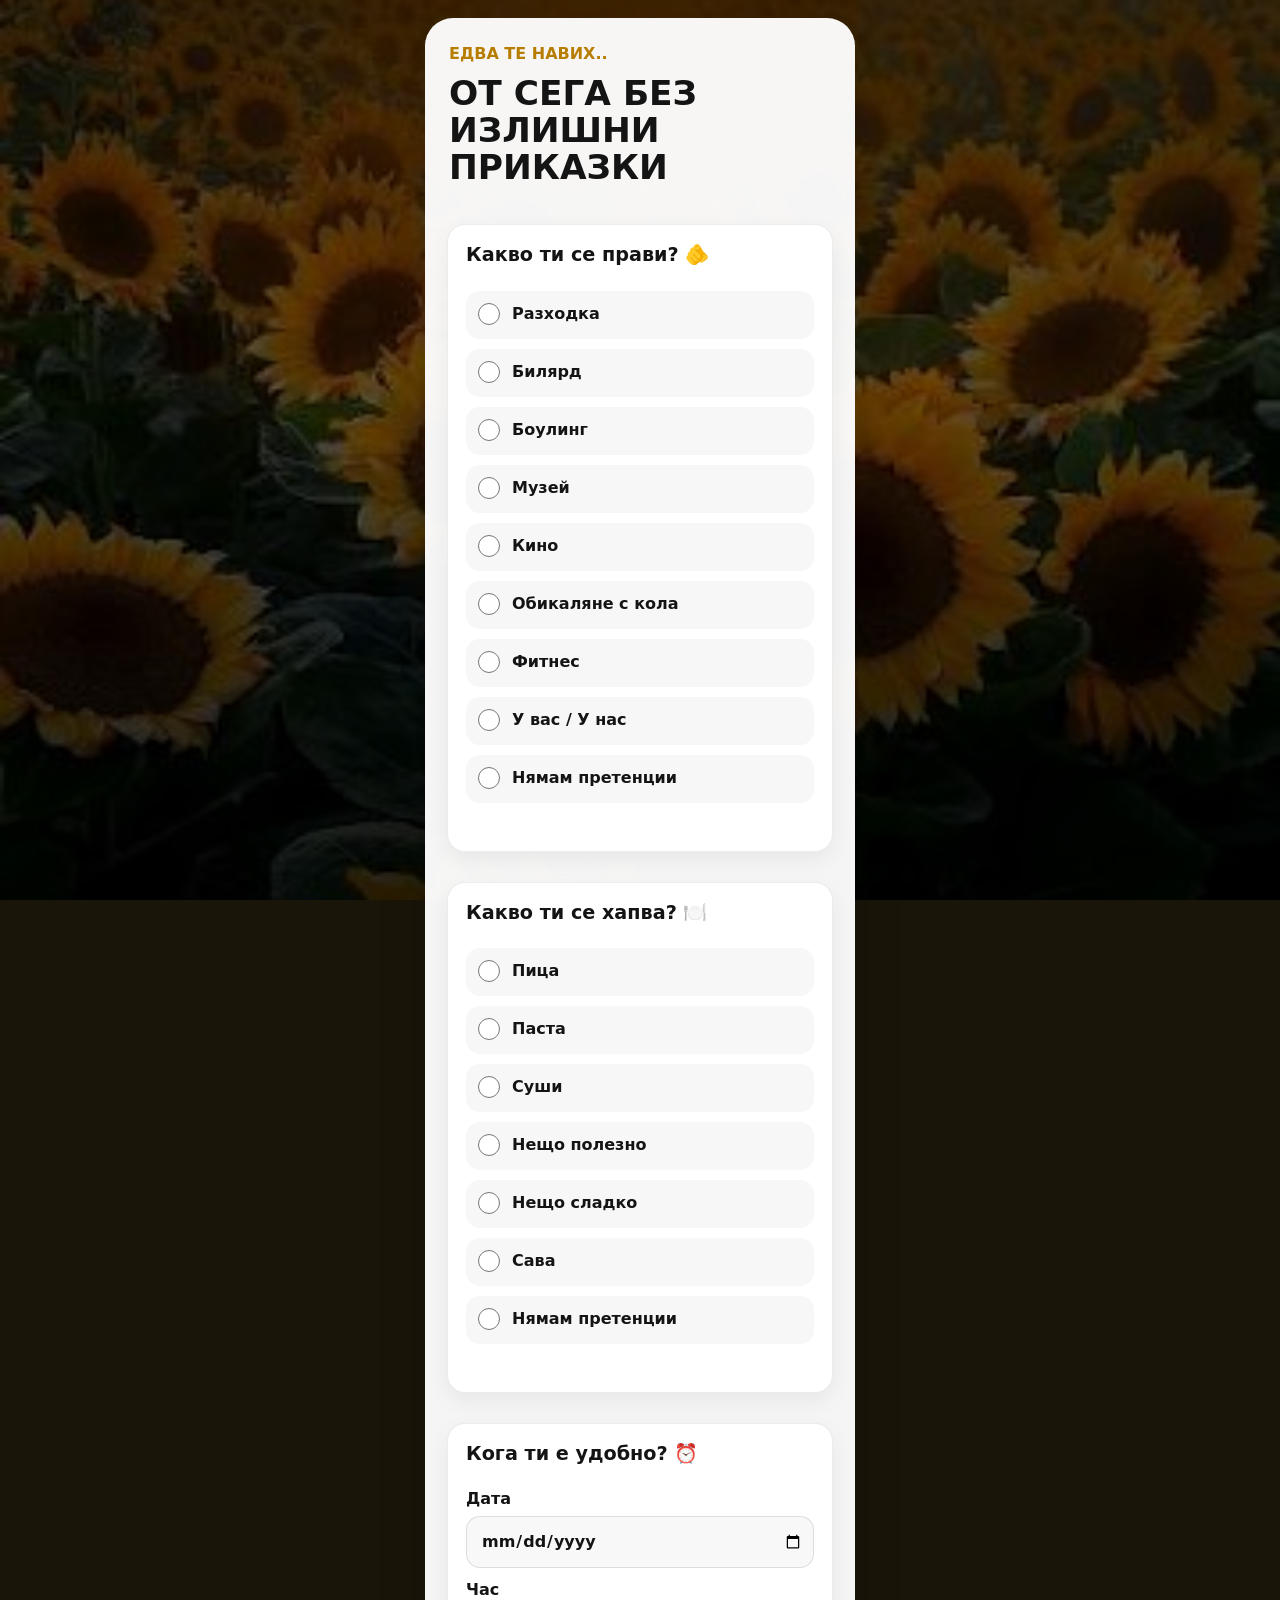
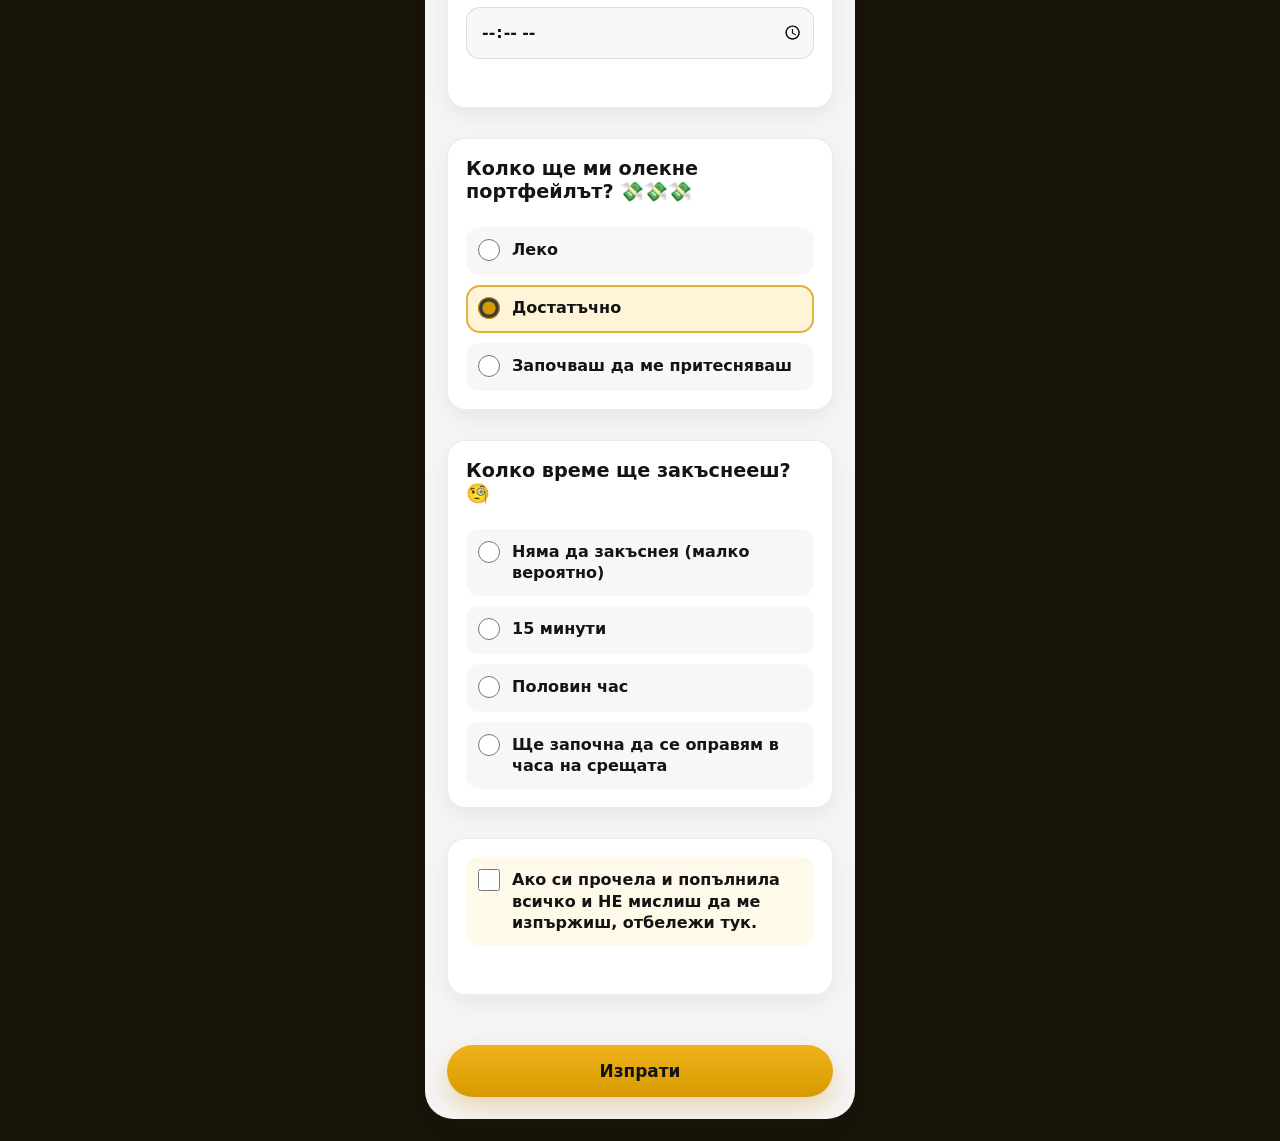
==== commit 9febb489: "Changed the app for messaging" ====
--- a/form.html
+++ b/form.html
@@ -19,8 +19,10 @@
         <h1 id="form-title">ОТ СЕГА БЕЗ ИЗЛИШНИ ПРИКАЗКИ </h1>
       </header>
 
-      <form id="date-form" action="https://formspree.io/f/meeyqbkk" method="POST" novalidate>
-        <input type="hidden" name="_subject" value="Нова среща със Симонка">
+      <form id="date-form" action="https://api.web3forms.com/submit" method="POST" novalidate>
+        <input type="hidden" name="access_key" value="8707fc64-793f-4a68-8274-8995b80c4cbd">
+        <input type="hidden" name="subject" value="Нова среща със Симонка">
+        <input type="hidden" name="from_name" value="Date Website">
 
         <!-- Question 1 -->
         <fieldset class="question" data-field-group="Activity">
@@ -118,39 +120,22 @@
           <p class="error-message" id="datetime-error" role="alert"></p>
         </fieldset>
 
-        <!-- Wallet slider question -->
+        <!-- Wallet question -->
         <fieldset class="question wallet-question" data-field-group="Wallet">
           <legend>Колко ще ми олекне портфейлът? 💸💸💸</legend>
-          <p class="question-subtitle"></p>
-
-          <input id="wallet-field" type="hidden" name="Wallet" value="Достатъчно">
-
-          <div
-            class="wallet-slider"
-            data-wallet-slider
-            role="slider"
-            tabindex="0"
-            aria-label="Колко ще ми олекне портфейлът?"
-            aria-valuemin="1"
-            aria-valuemax="3"
-            aria-valuenow="2"
-            aria-valuetext="Достатъчно"
-          >
-            <div class="wallet-track-shell">
-              <div class="wallet-track" aria-hidden="true">
-                <div class="wallet-fill"></div>
-              </div>
-              <span class="wallet-tick" data-wallet-step="0" aria-hidden="true"></span>
-              <span class="wallet-tick is-selected" data-wallet-step="1" aria-hidden="true"></span>
-              <span class="wallet-tick" data-wallet-step="2" aria-hidden="true"></span>
-              <span class="wallet-handle" aria-hidden="true"></span>
-            </div>
-
-            <div class="wallet-steps" aria-hidden="true">
-              <span class="wallet-step" data-wallet-step="0">Леко</span>
-              <span class="wallet-step is-selected" data-wallet-step="1">Достатъчно</span>
-              <span class="wallet-step" data-wallet-step="2">Започваш да ме притесняваш</span>
-            </div>
+          <div class="option-list">
+            <label class="radio-option">
+              <input type="radio" name="Wallet" value="Леко">
+              <span>Леко</span>
+            </label>
+            <label class="radio-option">
+              <input type="radio" name="Wallet" value="Достатъчно" checked>
+              <span>Достатъчно</span>
+            </label>
+            <label class="radio-option">
+              <input type="radio" name="Wallet" value="Започваш да ме притесняваш">
+              <span>Започваш да ме притесняваш</span>
+            </label>
           </div>
         </fieldset>
 
--- a/style.css
+++ b/style.css
@@ -442,148 +442,6 @@
   box-shadow: 0 0 0 4px rgba(214, 154, 0, 0.18);
 }
 
-.wallet-question legend {
-  padding-bottom: 8px;
-}
-
-.question-subtitle {
-  clear: both;
-  margin: 0 0 20px;
-  color: var(--muted);
-  font-size: 0.92rem;
-  font-weight: 700;
-  line-height: 1.35;
-}
-
-.wallet-slider {
-  --wallet-position: 50%;
-  position: relative;
-  padding: 8px 0 2px;
-  touch-action: pan-y;
-  user-select: none;
-}
-
-.wallet-slider:focus-visible {
-  outline: 0;
-}
-
-.wallet-slider:focus-visible .wallet-track-shell {
-  border-radius: 999px;
-  box-shadow: 0 0 0 4px rgba(214, 154, 0, 0.18);
-}
-
-.wallet-track-shell {
-  position: relative;
-  height: 54px;
-  margin: 0 18px;
-}
-
-.wallet-track {
-  position: absolute;
-  left: 0;
-  right: 0;
-  top: 22px;
-  height: 10px;
-  overflow: hidden;
-  border-radius: 999px;
-  background: #eeeeee;
-  box-shadow: inset 0 1px 4px rgba(0, 0, 0, 0.12);
-}
-
-.wallet-fill {
-  width: var(--wallet-position);
-  height: 100%;
-  border-radius: inherit;
-  background: var(--sunflower-dark);
-  transition: width 260ms var(--ease-premium);
-}
-
-.wallet-tick {
-  position: absolute;
-  top: 18px;
-  left: calc(var(--wallet-step-position) * 1%);
-  z-index: 2;
-  width: 18px;
-  height: 18px;
-  border: 3px solid #e7dcc5;
-  border-radius: 50%;
-  background: #ffffff;
-  transform: translateX(-50%);
-  transition:
-    border-color 220ms ease,
-    background-color 220ms ease,
-    transform 220ms var(--ease-premium);
-}
-
-.wallet-tick[data-wallet-step="0"] {
-  --wallet-step-position: 0;
-}
-
-.wallet-tick[data-wallet-step="1"] {
-  --wallet-step-position: 50;
-}
-
-.wallet-tick[data-wallet-step="2"] {
-  --wallet-step-position: 100;
-}
-
-.wallet-tick.is-selected {
-  border-color: var(--sunflower-dark);
-  background: var(--sunflower-dark);
-  transform: translateX(-50%) scale(1.08);
-}
-
-.wallet-handle {
-  position: absolute;
-  top: 9px;
-  left: var(--wallet-position);
-  z-index: 3;
-  width: 36px;
-  height: 36px;
-  border: 4px solid #ffffff;
-  border-radius: 50%;
-  background: var(--sunflower-dark);
-  box-shadow: 0 10px 24px rgba(183, 125, 0, 0.32);
-  transform: translateX(-50%);
-  transition:
-    left 260ms var(--ease-premium),
-    transform 180ms var(--ease-premium),
-    box-shadow 220ms ease;
-}
-
-.wallet-slider.is-dragging .wallet-fill,
-.wallet-slider.is-dragging .wallet-handle {
-  transition-duration: 110ms;
-}
-
-.wallet-slider.is-dragging .wallet-handle {
-  box-shadow: 0 14px 30px rgba(183, 125, 0, 0.42);
-  transform: translateX(-50%) scale(1.12);
-}
-
-.wallet-steps {
-  display: grid;
-  grid-template-columns: repeat(3, 1fr);
-  gap: 8px;
-  margin-top: 2px;
-}
-
-.wallet-step {
-  color: var(--muted);
-  font-size: 0.78rem;
-  font-weight: 800;
-  line-height: 1.25;
-  text-align: center;
-  transition:
-    color 220ms ease,
-    transform 220ms var(--ease-premium);
-}
-
-.wallet-step.is-selected {
-  color: var(--sunflower-dark);
-  transform: translateY(-1px);
-}
-
 .confirmation-question {
   margin-bottom: 18px;
 }
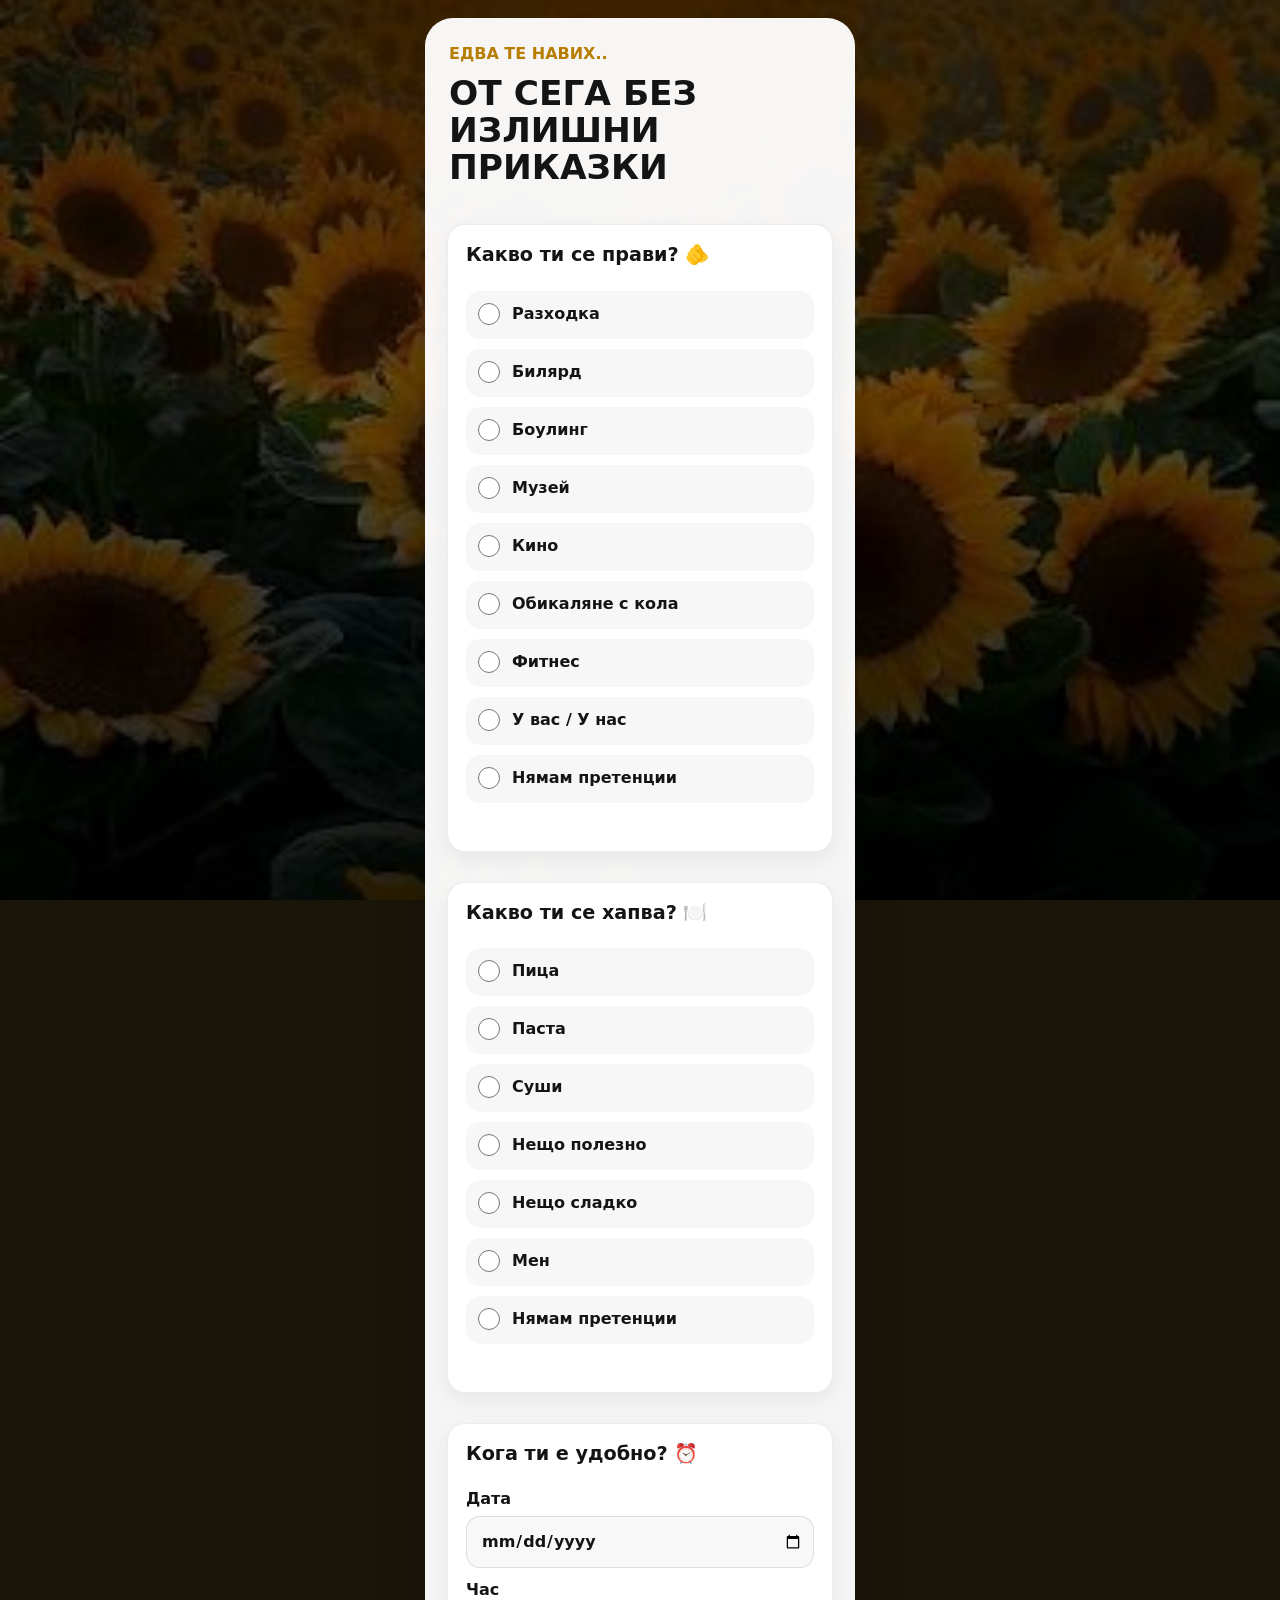
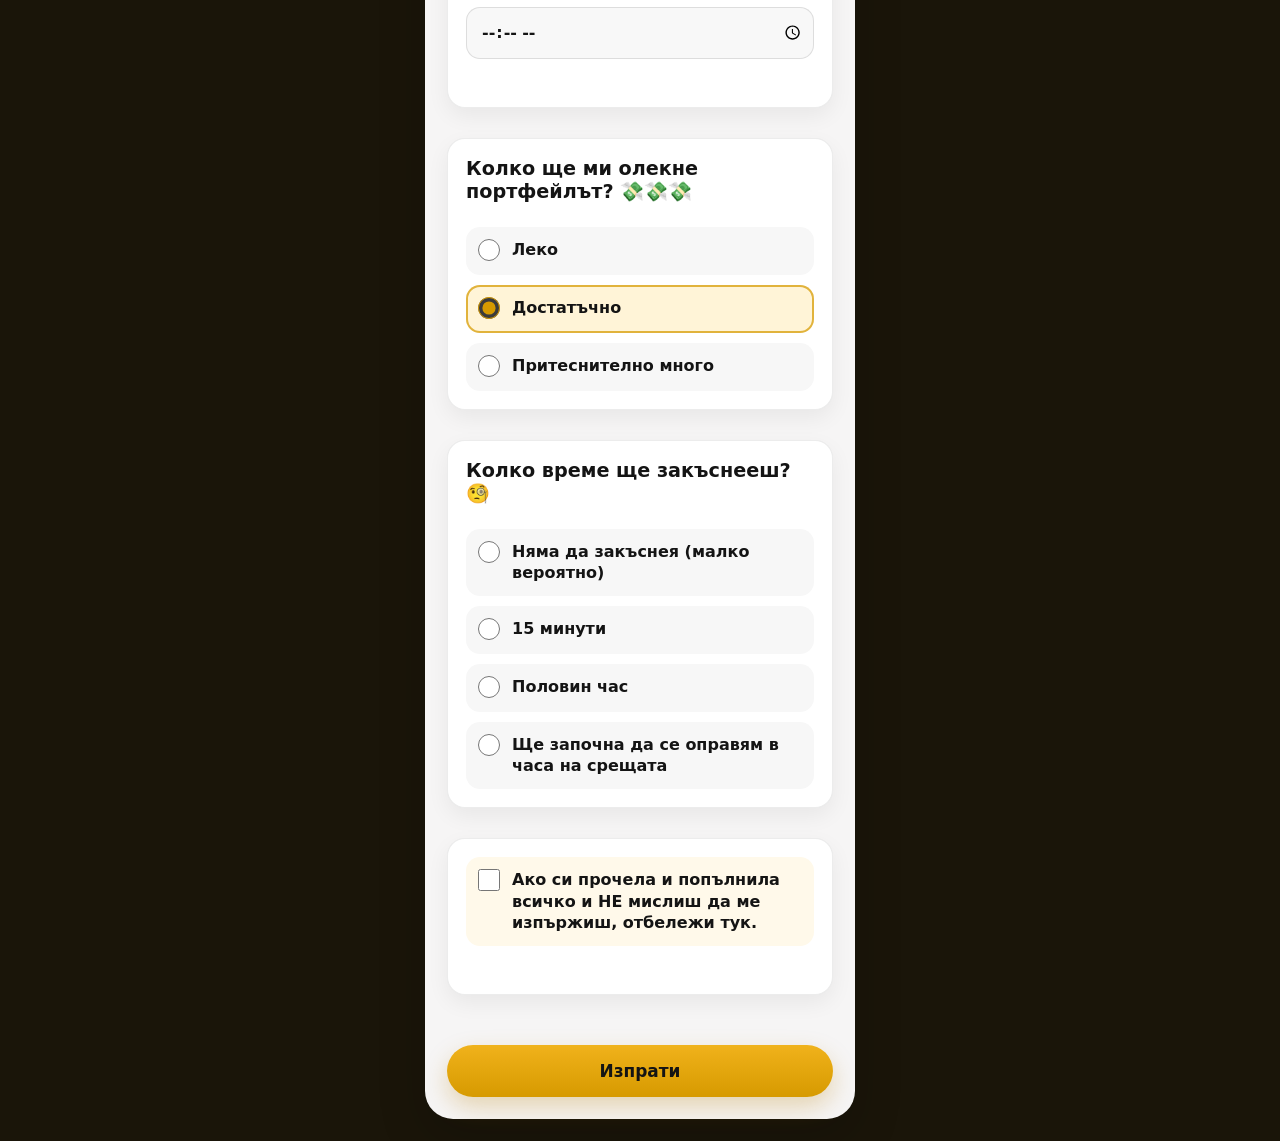
==== commit ab3bb541: "Completed Date Form" ====
--- a/form.html
+++ b/form.html
@@ -94,7 +94,7 @@
             </label>
             <label class="radio-option">
               <input type="radio" name="Food" value="Нямам претенции">
-              <span>Сава</span>
+              <span>Мен</span>
             </label>
             <label class="radio-option">
               <input type="radio" name="Food" value="Нямам претенции">
@@ -134,7 +134,7 @@
             </label>
             <label class="radio-option">
               <input type="radio" name="Wallet" value="Започваш да ме притесняваш">
-              <span>Започваш да ме притесняваш</span>
+              <span>Притеснително много</span>
             </label>
           </div>
         </fieldset>
--- a/style.css
+++ b/style.css
@@ -186,7 +186,7 @@
 .profile-photo {
   width: clamp(162px, 48vw, 184px);
   aspect-ratio: 1;
-  border-radius: 50%;
+  border-radius: 30%;
   border: 6px solid var(--white);
   object-fit: cover;
   background: var(--light-gray);
